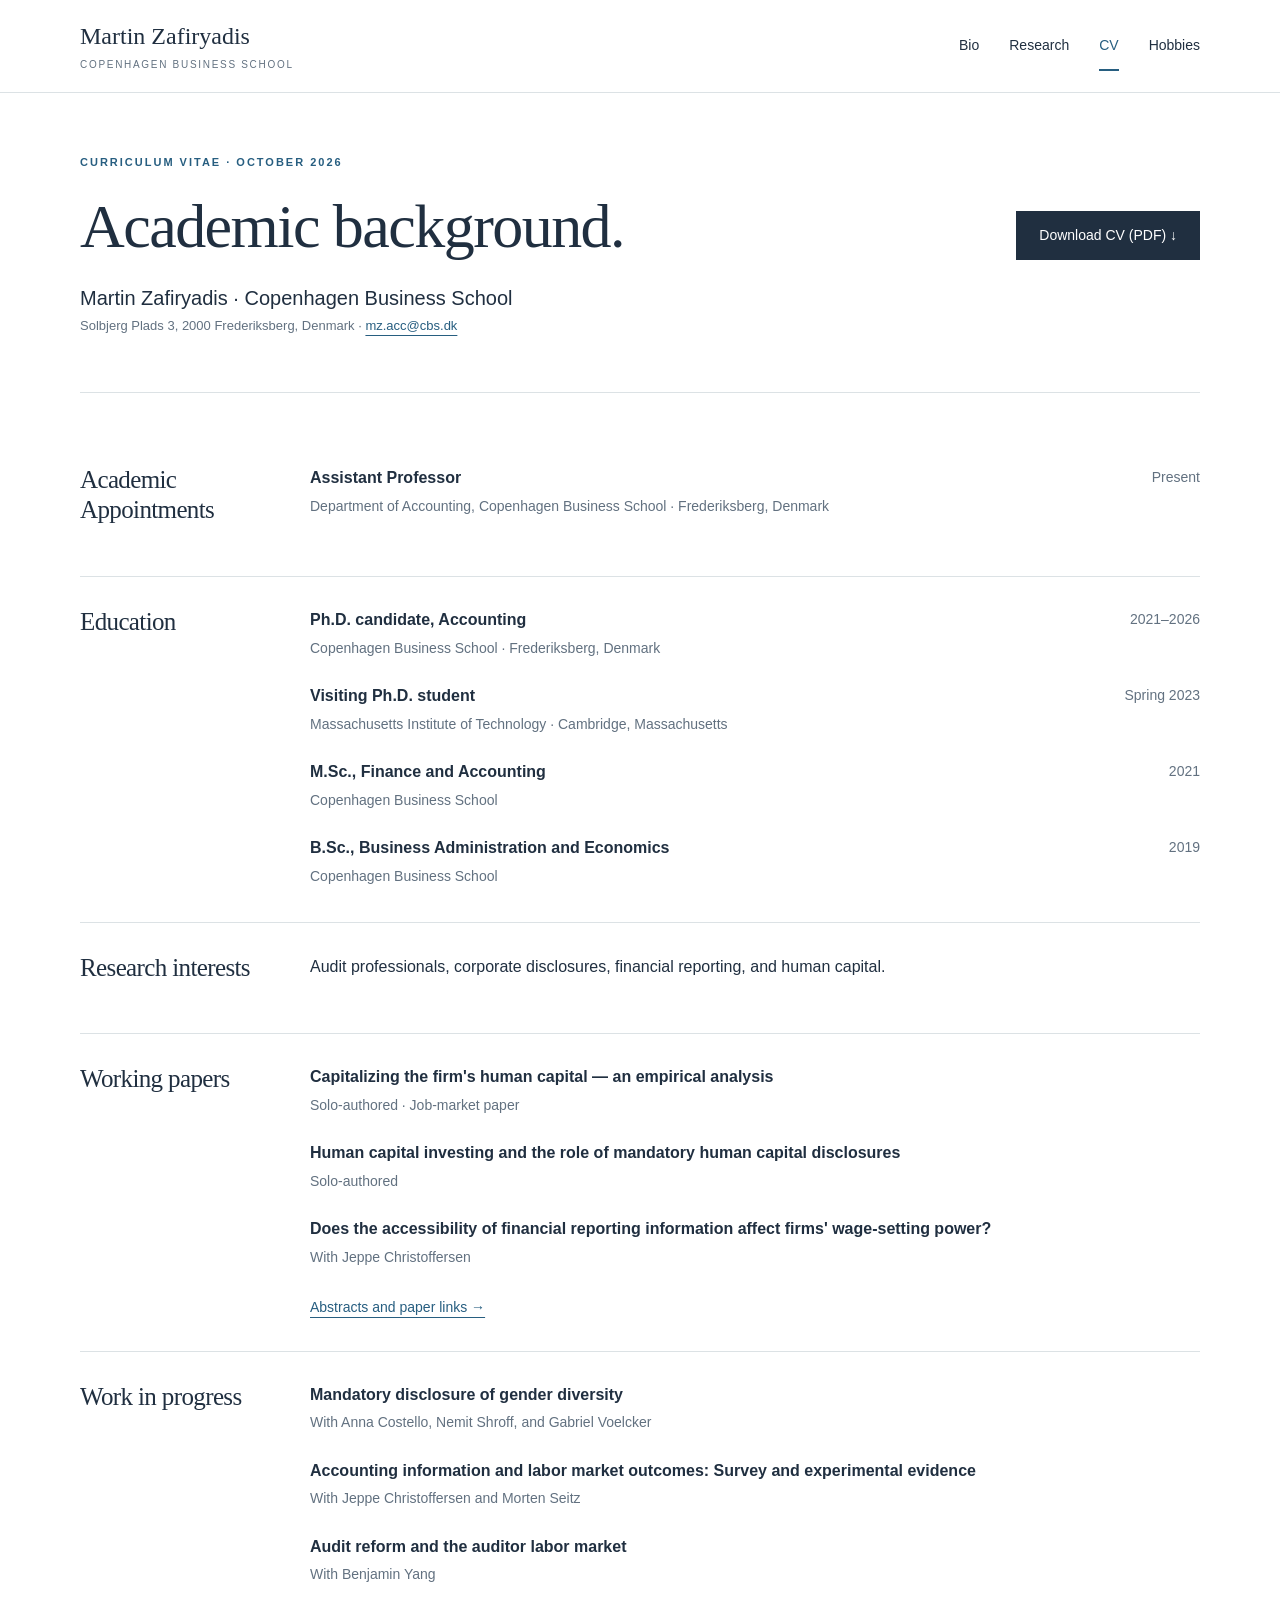
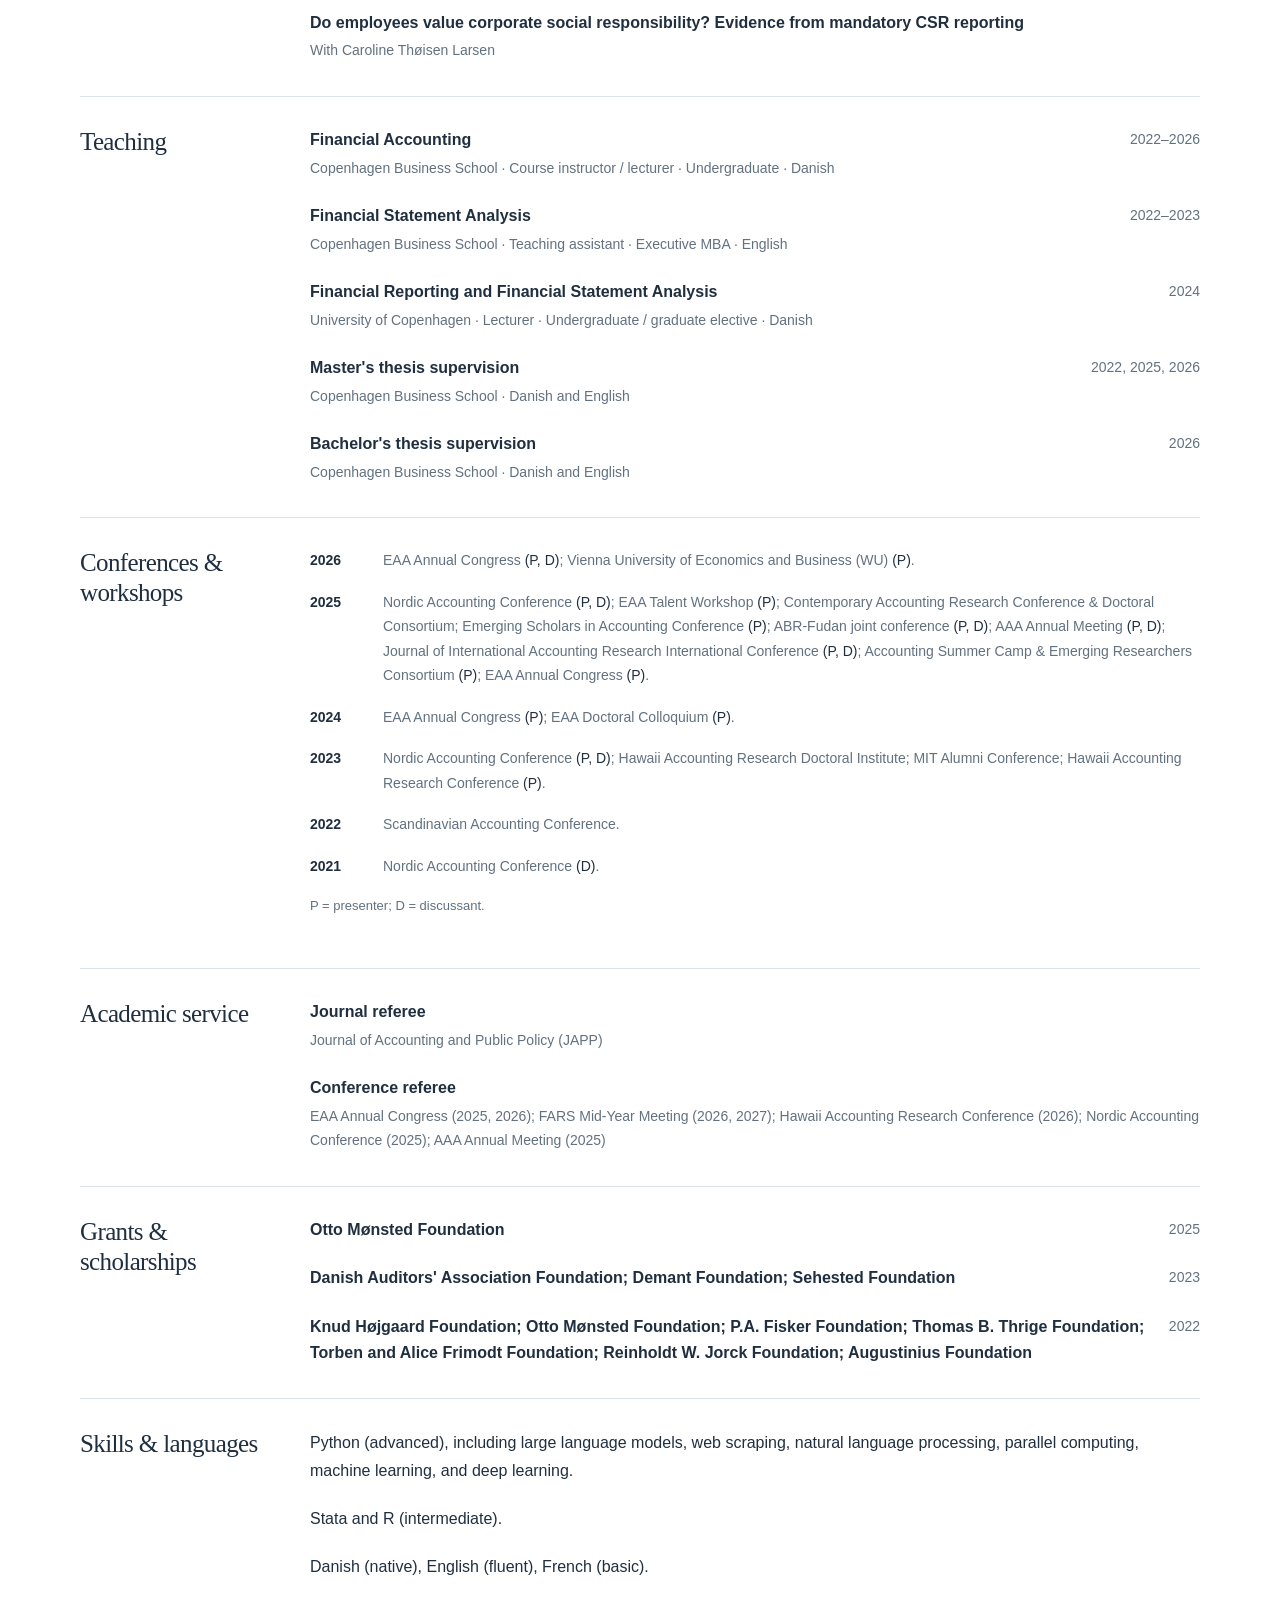
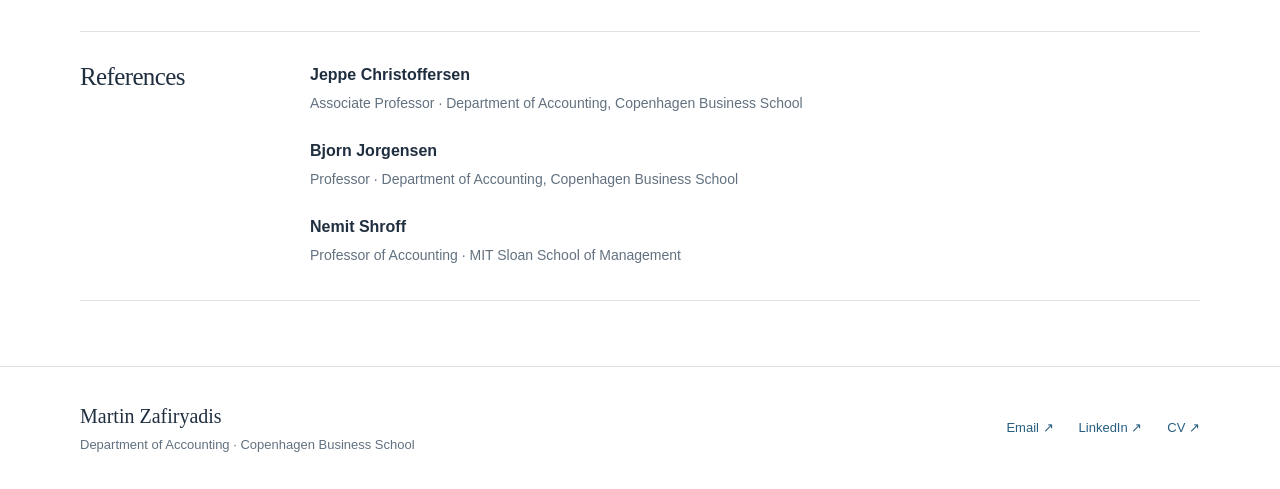
==== cv.html @ bf8cad7c "Add files via upload" ====
<!doctype html>
<html lang="en"><head><meta charset="utf-8"><meta name="viewport" content="width=device-width, initial-scale=1"><title>Curriculum vitae | Martin Zafiryadis</title><meta name="description" content="Education, research, teaching, and academic service. Updated October 2026."><meta name="theme-color" content="#202f40"><link rel="icon" href="favicon.svg" type="image/svg+xml"><link rel="stylesheet" href="styles.css"><script src="site.js" defer></script></head>
<body><a class="skip" href="#main">Skip to content</a><header class="site-header"><div class="wrap header-inner"><a class="brand" href="index.html">Martin Zafiryadis<small>Copenhagen Business School</small></a><nav aria-label="Main navigation"><a href="index.html">Bio</a><a href="research.html">Research</a><a href="cv.html" aria-current="page">CV</a><a href="hobbies.html">Hobbies</a></nav></div></header>
<main id="main"><div class="wrap page-heading"><span class="eyebrow">Curriculum vitae · October 2026</span><div class="cv-top"><h1>Academic background.</h1><a class="button" href="downloads/Martin-Zafiryadis-CV.pdf" download>Download CV (PDF) ↓</a></div><p class="lead">Martin Zafiryadis · Copenhagen Business School</p><p class="note">Solbjerg Plads 3, 2000 Frederiksberg, Denmark · <a href="mailto:mz.acc@cbs.dk">mz.acc@cbs.dk</a></p></div><div class="wrap cv-body"><section class="cv-section"><h2>Academic Appointments</h2><div><div class="cv-entry"><div class="dated"><h3>Assistant Professor</h3><time>Present</time></div><p>Department of Accounting, Copenhagen Business School · Frederiksberg, Denmark</p></div></div></section><section class="cv-section"><h2>Education</h2><div><div class="cv-entry"><div class="dated"><h3>Ph.D. candidate, Accounting</h3><time>2021–2026</time></div><p>Copenhagen Business School · Frederiksberg, Denmark</p></div><div class="cv-entry"><div class="dated"><h3>Visiting Ph.D. student</h3><time>Spring 2023</time></div><p>Massachusetts Institute of Technology · Cambridge, Massachusetts</p></div><div class="cv-entry"><div class="dated"><h3>M.Sc., Finance and Accounting</h3><time>2021</time></div><p>Copenhagen Business School</p></div><div class="cv-entry"><div class="dated"><h3>B.Sc., Business Administration and Economics</h3><time>2019</time></div><p>Copenhagen Business School</p></div></div></section><section class="cv-section"><h2>Research interests</h2><div><p>Audit professionals, corporate disclosures, financial reporting, and human capital.</p></div></section><section class="cv-section"><h2>Working papers</h2><div><div class="cv-entry"><div class="dated"><h3>Capitalizing the firm&#x27;s human capital — an empirical analysis</h3><time></time></div><p>Solo-authored · Job-market paper</p></div><div class="cv-entry"><div class="dated"><h3>Human capital investing and the role of mandatory human capital disclosures</h3><time></time></div><p>Solo-authored</p></div><div class="cv-entry"><div class="dated"><h3>Does the accessibility of financial reporting information affect firms&#x27; wage-setting power?</h3><time></time></div><p>With Jeppe Christoffersen</p></div><a class="text-link" href="research.html">Abstracts and paper links →</a></div></section><section class="cv-section"><h2>Work in progress</h2><div><div class="cv-entry"><div class="dated"><h3>Mandatory disclosure of gender diversity</h3><time></time></div><p>With Anna Costello, Nemit Shroff, and Gabriel Voelcker</p></div><div class="cv-entry"><div class="dated"><h3>Accounting information and labor market outcomes: Survey and experimental evidence</h3><time></time></div><p>With Jeppe Christoffersen and Morten Seitz</p></div><div class="cv-entry"><div class="dated"><h3>Audit reform and the auditor labor market</h3><time></time></div><p>With Benjamin Yang</p></div><div class="cv-entry"><div class="dated"><h3>Do employees value corporate social responsibility? Evidence from mandatory CSR reporting</h3><time></time></div><p>With Caroline Thøisen Larsen</p></div></div></section><section class="cv-section"><h2>Teaching</h2><div><div class="cv-entry"><div class="dated"><h3>Financial Accounting</h3><time>2022–2026</time></div><p>Copenhagen Business School · Course instructor / lecturer · Undergraduate · Danish</p></div><div class="cv-entry"><div class="dated"><h3>Financial Statement Analysis</h3><time>2022–2023</time></div><p>Copenhagen Business School · Teaching assistant · Executive MBA · English</p></div><div class="cv-entry"><div class="dated"><h3>Financial Reporting and Financial Statement Analysis</h3><time>2024</time></div><p>University of Copenhagen · Lecturer · Undergraduate / graduate elective · Danish</p></div><div class="cv-entry"><div class="dated"><h3>Master&#x27;s thesis supervision</h3><time>2022, 2025, 2026</time></div><p>Copenhagen Business School · Danish and English</p></div><div class="cv-entry"><div class="dated"><h3>Bachelor&#x27;s thesis supervision</h3><time>2026</time></div><p>Copenhagen Business School · Danish and English</p></div></div></section><section class="cv-section"><h2>Conferences & workshops</h2><div><div class="conference-year"><h3>2026</h3><p>EAA Annual Congress <span class="conference-role">(P, D)</span>; Vienna University of Economics and Business (WU) <span class="conference-role">(P)</span>.</p></div><div class="conference-year"><h3>2025</h3><p>Nordic Accounting Conference <span class="conference-role">(P, D)</span>; EAA Talent Workshop <span class="conference-role">(P)</span>; Contemporary Accounting Research Conference &amp; Doctoral Consortium; Emerging Scholars in Accounting Conference <span class="conference-role">(P)</span>; ABR-Fudan joint conference <span class="conference-role">(P, D)</span>; AAA Annual Meeting <span class="conference-role">(P, D)</span>; Journal of International Accounting Research International Conference <span class="conference-role">(P, D)</span>; Accounting Summer Camp &amp; Emerging Researchers Consortium <span class="conference-role">(P)</span>; EAA Annual Congress <span class="conference-role">(P)</span>.</p></div><div class="conference-year"><h3>2024</h3><p>EAA Annual Congress <span class="conference-role">(P)</span>; EAA Doctoral Colloquium <span class="conference-role">(P)</span>.</p></div><div class="conference-year"><h3>2023</h3><p>Nordic Accounting Conference <span class="conference-role">(P, D)</span>; Hawaii Accounting Research Doctoral Institute; MIT Alumni Conference; Hawaii Accounting Research Conference <span class="conference-role">(P)</span>.</p></div><div class="conference-year"><h3>2022</h3><p>Scandinavian Accounting Conference.</p></div><div class="conference-year"><h3>2021</h3><p>Nordic Accounting Conference <span class="conference-role">(D)</span>.</p></div><p class="note">P = presenter; D = discussant.</p></div></section><section class="cv-section"><h2>Academic service</h2><div><div class="cv-entry"><div class="dated"><h3>Journal referee</h3><time></time></div><p>Journal of Accounting and Public Policy (JAPP)</p></div><div class="cv-entry"><div class="dated"><h3>Conference referee</h3><time></time></div><p>EAA Annual Congress (2025, 2026); FARS Mid-Year Meeting (2026, 2027); Hawaii Accounting Research Conference (2026); Nordic Accounting Conference (2025); AAA Annual Meeting (2025)</p></div></div></section><section class="cv-section"><h2>Grants & scholarships</h2><div><div class="cv-entry"><div class="dated"><h3>Otto Mønsted Foundation</h3><time>2025</time></div><p></p></div><div class="cv-entry"><div class="dated"><h3>Danish Auditors&#x27; Association Foundation; Demant Foundation; Sehested Foundation</h3><time>2023</time></div><p></p></div><div class="cv-entry"><div class="dated"><h3>Knud Højgaard Foundation; Otto Mønsted Foundation; P.A. Fisker Foundation; Thomas B. Thrige Foundation; Torben and Alice Frimodt Foundation; Reinholdt W. Jorck Foundation; Augustinius Foundation</h3><time>2022</time></div><p></p></div></div></section><section class="cv-section"><h2>Skills & languages</h2><div><p>Python (advanced), including large language models, web scraping, natural language processing, parallel computing, machine learning, and deep learning.</p><p>Stata and R (intermediate).</p><p>Danish (native), English (fluent), French (basic).</p></div></section><section class="cv-section"><h2>References</h2><div><div class="cv-entry"><div class="dated"><h3>Jeppe Christoffersen</h3><time></time></div><p>Associate Professor · Department of Accounting, Copenhagen Business School</p></div><div class="cv-entry"><div class="dated"><h3>Bjorn Jorgensen</h3><time></time></div><p>Professor · Department of Accounting, Copenhagen Business School</p></div><div class="cv-entry"><div class="dated"><h3>Nemit Shroff</h3><time></time></div><p>Professor of Accounting · MIT Sloan School of Management</p></div></div></section></div></main><footer class="site-footer"><div class="wrap footer-inner"><div><strong>Martin Zafiryadis</strong>Department of Accounting · Copenhagen Business School</div><div class="footer-links"><a href="mailto:mz.acc@cbs.dk">Email ↗</a><a href="https://www.linkedin.com/in/martin-zafiryadis-a57001a4/">LinkedIn ↗</a><a href="cv.html">CV ↗</a></div></div></footer></body></html>
---- styles.css ----
:root{--ink:#202f40;--muted:#627180;--blue:#275e80;--line:#dce2e5;--paper:#fff;--wash:#f2f5f6;--serif:Georgia,'Times New Roman',serif}*{box-sizing:border-box}html{scroll-behavior:smooth;scroll-padding-top:100px}body{margin:0;background:var(--paper);color:var(--ink);font-family:Arial,Helvetica,sans-serif;font-size:16px;line-height:1.75}a{color:var(--blue);text-underline-offset:5px;text-decoration-thickness:1px}a:hover{color:#122f44}a:focus-visible,button:focus-visible,summary:focus-visible{outline:3px solid #b47738;outline-offset:5px}img{display:block;max-width:100%;height:auto}h1,h2,h3,p{margin-top:0}h1,h2,h3{font-family:var(--serif);font-weight:400;line-height:1.2;letter-spacing:-.025em}h1{font-size:clamp(40px,5vw,62px);margin-bottom:24px}h2{font-size:34px}h3{font-size:25px}p{margin-bottom:20px}.wrap{width:min(1120px,calc(100% - 72px));margin-inline:auto}.skip{position:fixed;top:-100px;left:20px;z-index:10;background:white;padding:10px}.skip:focus{top:10px}.site-header{background:#fff;border-bottom:1px solid var(--line)}.header-inner{min-height:92px;display:flex;align-items:center;justify-content:space-between;gap:24px}.brand{font-family:var(--serif);font-size:24px;text-decoration:none;color:var(--ink);line-height:1.3}.brand small{display:block;font-family:Arial,sans-serif;font-size:10px;letter-spacing:1.7px;text-transform:uppercase;color:var(--muted);margin-top:6px}nav{display:flex;gap:30px;align-items:center}nav a{font-size:14px;text-decoration:none;color:var(--ink);padding:12px 0;border-bottom:2px solid transparent}nav a[aria-current=page]{border-color:var(--blue);color:var(--blue)}.hero{height:275px;background:linear-gradient(90deg,rgba(19,33,49,.27),rgba(19,33,49,.06)),url('assets/library.webp') center 48%/cover}.intro{display:grid;grid-template-columns:310px 1fr;gap:80px;padding-bottom:65px}.profile{margin-top:-106px;position:relative}.portrait{width:310px;height:345px;object-fit:cover;object-position:center 28%;border:8px solid white;box-shadow:0 8px 25px #17263312}.profile-info{padding:20px 8px 0}.profile-info p{font-size:14px;line-height:1.65;color:var(--muted);margin:10px 0}.profile-info a{font-size:14px}.eyebrow{display:block;font-size:11px;font-weight:600;letter-spacing:2px;text-transform:uppercase;color:var(--blue);margin-bottom:17px}.intro-copy{padding-top:48px}.intro-copy h1{font-size:52px}.lead{font-size:20px;line-height:1.65}.actions{display:flex;flex-wrap:wrap;gap:14px 24px;margin-top:29px;align-items:center}.button{display:inline-block;padding:11px 22px;background:var(--ink);color:white;text-decoration:none;border:1px solid var(--ink);font:inherit;font-size:14px;cursor:pointer}.button:hover{background:var(--blue);color:white}.text-link{font-size:14px}.subtle{color:var(--muted)}.band{background:var(--wash);padding:55px 0 65px}.section-top{display:flex;justify-content:space-between;align-items:baseline;gap:25px;margin-bottom:24px}.section-top h2{margin:0}.feature{display:grid;grid-template-columns:1fr 1.35fr;gap:60px;border-top:1px solid #cbd5db;padding-top:30px}.feature h3{font-size:28px}.feature p{margin-bottom:12px}.page-heading{padding:60px 0 35px;border-bottom:1px solid var(--line);margin-bottom:42px}.page-heading h1{margin-bottom:18px}.page-heading .lead{max-width:810px;margin-bottom:0}.research-layout{display:grid;grid-template-columns:170px 1fr;gap:60px;padding-bottom:70px}.side-nav{font-size:13px;display:flex;flex-direction:column;gap:12px;align-items:flex-start}.side-nav a{text-decoration:none}.paper{padding:0 0 36px;margin-bottom:36px;border-bottom:1px solid var(--line);scroll-margin-top:35px}.paper h3{font-size:29px;margin-bottom:12px}.meta{color:var(--muted);font-size:14px;margin-bottom:20px}.paper .eyebrow{margin-bottom:13px}.paper p{max-width:780px}.paper details{margin-top:20px}summary{cursor:pointer;color:var(--blue);font-size:14px;width:fit-content}details[open] summary{margin-bottom:16px}details p{font-size:15px;color:#45515d}.wip{display:grid;grid-template-columns:1fr 1fr;gap:25px 40px}.wip h3{font-size:22px;margin-bottom:12px}.wip p{font-size:14px;color:var(--muted)}.cv-top{display:flex;justify-content:space-between;align-items:center;gap:20px}.cv-section{display:grid;grid-template-columns:190px 1fr;gap:40px;padding:30px 0;border-bottom:1px solid var(--line)}.cv-section h2{font-size:25px}.cv-entry{margin-bottom:23px}.cv-entry:last-child{margin-bottom:0}.cv-entry h3{font-family:Arial,sans-serif;letter-spacing:0;font-size:16px;font-weight:600;line-height:1.6;margin:0}.cv-entry p{margin:3px 0;color:var(--muted);font-size:14px}.dated{display:flex;justify-content:space-between;gap:24px}.dated time{white-space:nowrap;font-size:14px;color:var(--muted)}.cv-body{padding-bottom:65px}.cv-body ul{padding-left:20px;margin-top:0}.hobby-intro{max-width:750px}.hobby-row{display:grid;grid-template-columns:1fr 1fr;gap:60px;align-items:center;margin:45px 0 60px}.hobby-row img{width:100%;height:390px;object-fit:cover}.hobby-row figure{margin:0}.hobby-row figcaption{font-size:12px;color:var(--muted);margin-top:10px}.gallery{display:grid;grid-template-columns:repeat(3,1fr);gap:20px;padding-bottom:60px}.gallery img{width:100%;height:280px;object-fit:cover}.gallery figure{margin:0}.gallery figcaption{font-size:12px;color:var(--muted);margin-top:8px}.site-footer{border-top:1px solid var(--line);padding:32px 0}.footer-inner{display:flex;justify-content:space-between;gap:30px;font-size:13px;color:var(--muted)}.footer-inner strong{display:block;font-weight:400;color:var(--ink);font-family:var(--serif);font-size:20px}.footer-links{display:flex;gap:25px;align-items:center}.footer-links a{text-decoration:none}.note{font-size:13px;color:var(--muted)}@media(max-width:800px){.wrap{width:calc(100% - 40px)}.header-inner{min-height:105px;gap:14px;flex-wrap:wrap;padding:18px 0}.brand{font-size:22px}nav{gap:24px}.hero{height:210px}.intro{grid-template-columns:220px 1fr;gap:30px}.portrait{width:220px;height:265px}.profile{margin-top:-65px}.intro-copy{padding-top:30px}.intro-copy h1{font-size:39px}.lead{font-size:18px}.feature{gap:30px}.research-layout{grid-template-columns:1fr;gap:25px}.side-nav{flex-direction:row;gap:24px}.hobby-row{gap:30px}.cv-section{grid-template-columns:150px 1fr;gap:20px}}@media(max-width:560px){.header-inner{display:block}.brand small{font-size:9px}nav{justify-content:space-between;gap:16px;margin-top:14px}nav a{padding:5px 0}.hero{height:165px}.intro{display:block;padding-bottom:42px}.profile{margin-top:-65px;display:grid;grid-template-columns:140px 1fr;gap:15px;align-items:start}.portrait{width:140px;height:174px;border-width:5px}.profile-info{padding:76px 0 0}.profile-info p{font-size:12px;margin:4px 0}.profile-info a{font-size:12px}.intro-copy{padding-top:35px}.intro-copy h1{font-size:40px}.eyebrow{font-size:10px}h2{font-size:29px}.band{padding:36px 0}.feature{grid-template-columns:1fr;gap:5px}.section-top{align-items:flex-start}.section-top a{white-space:nowrap;font-size:12px}.page-heading{padding:38px 0 28px;margin-bottom:30px}.page-heading h1{font-size:42px}.paper h3{font-size:25px}.wip{grid-template-columns:1fr;gap:12px}.cv-top{align-items:flex-start;flex-direction:column}.cv-section{grid-template-columns:1fr;gap:5px}.cv-section h2{margin-bottom:14px}.dated{display:block}.hobby-row{grid-template-columns:1fr;gap:23px;margin:32px 0 42px}.hobby-row img{height:330px}.hobby-row.reverse figure{order:2}.gallery{grid-template-columns:1fr 1fr;gap:14px}.gallery img{height:210px}.gallery figure:last-child{grid-column:1/-1}.gallery figure:last-child img{height:300px}.footer-inner{flex-direction:column;gap:16px}.footer-links{gap:25px}}@media(prefers-reduced-motion:reduce){html{scroll-behavior:auto}}@media print{body{font-size:11px;color:#000}.site-header,.site-footer,.skip,.side-nav,[data-print]{display:none!important}.wrap{width:100%}.page-heading{padding:0 0 15px;margin-bottom:0}.page-heading h1{font-size:30px}.page-heading .lead{font-size:13px}.cv-section{padding:16px 0;grid-template-columns:130px 1fr;gap:20px}.cv-section h2{font-size:18px}.cv-entry h3{font-size:12px}.cv-entry p,.dated time{font-size:11px}.cv-entry{break-inside:avoid;margin-bottom:13px}a{color:inherit;text-decoration:none}.cv-body{padding-bottom:0}@page{margin:16mm}}

.conference-year{display:grid;grid-template-columns:55px 1fr;gap:18px;margin-bottom:17px}.conference-year h3{font:600 14px/1.75 Arial,sans-serif;letter-spacing:0;margin:0}.conference-year p{font-size:14px;margin:0;color:var(--muted)}.conference-role{white-space:nowrap;color:var(--ink)}
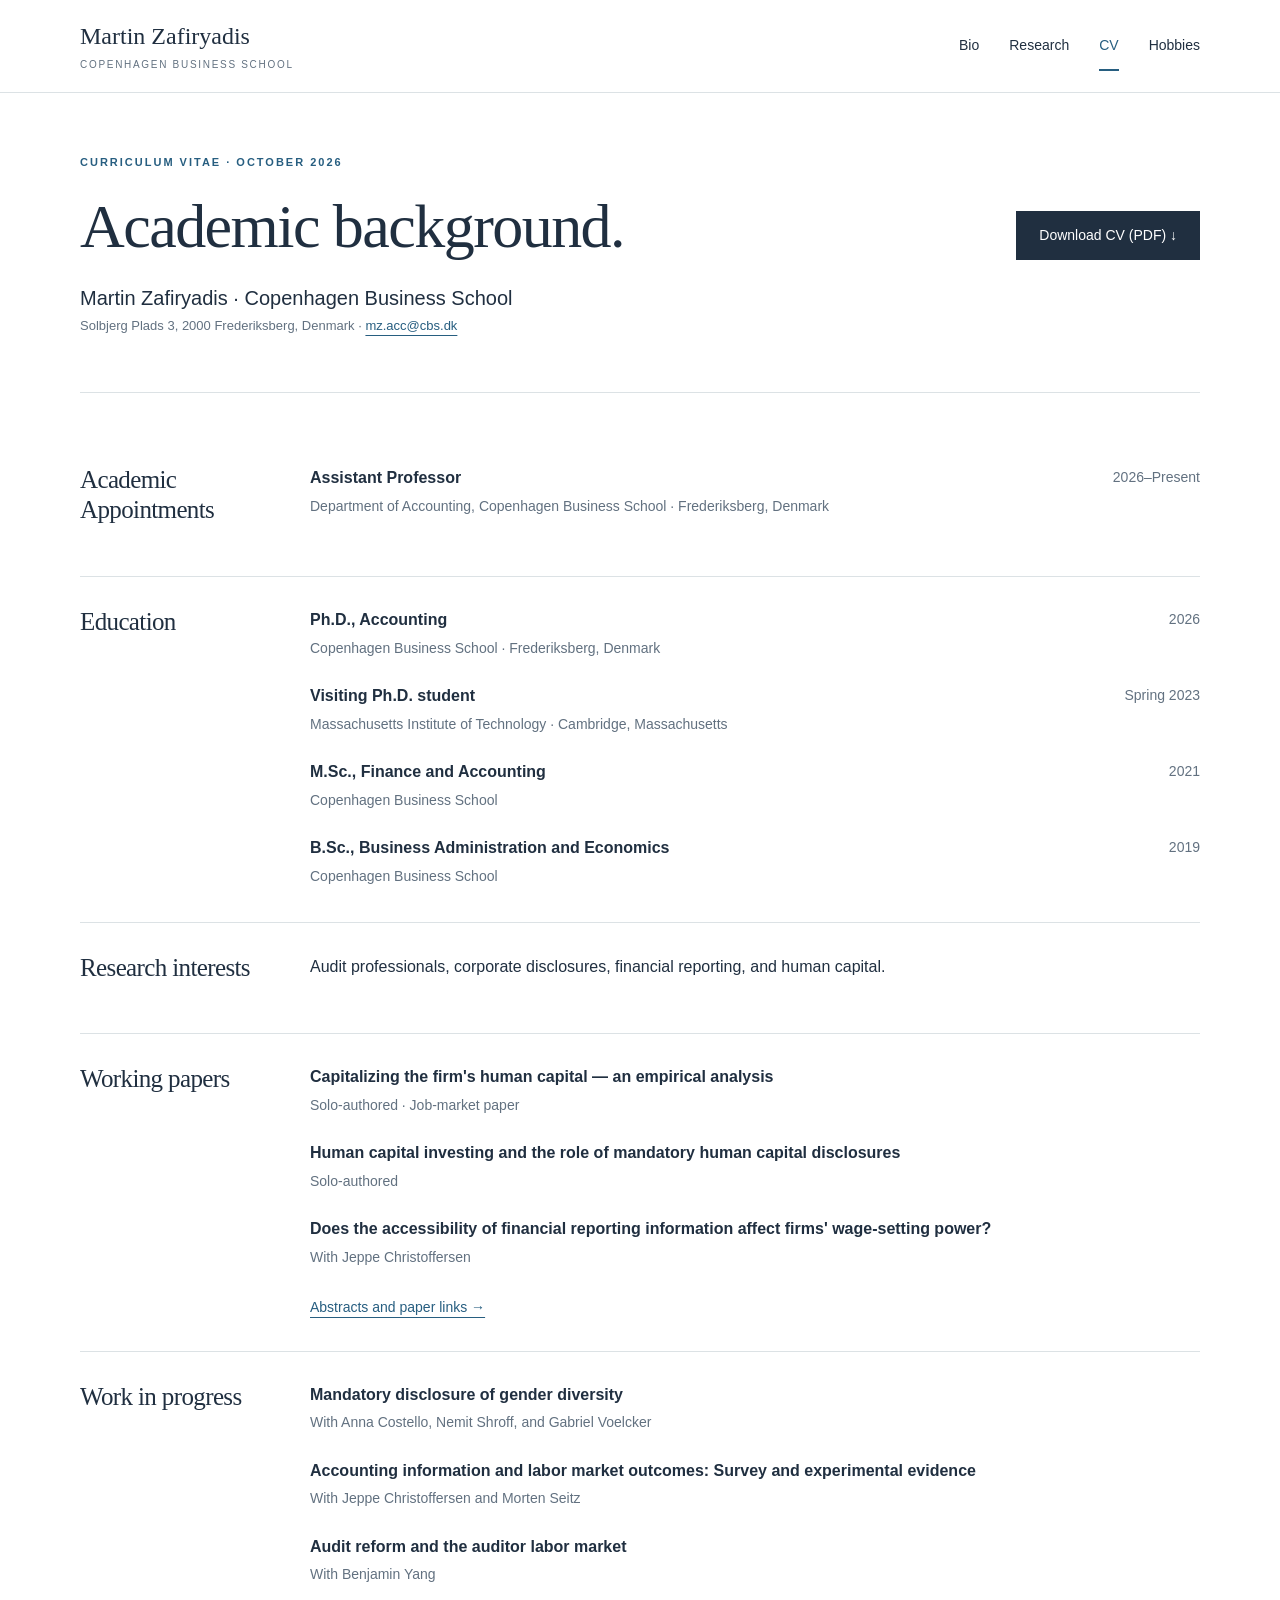
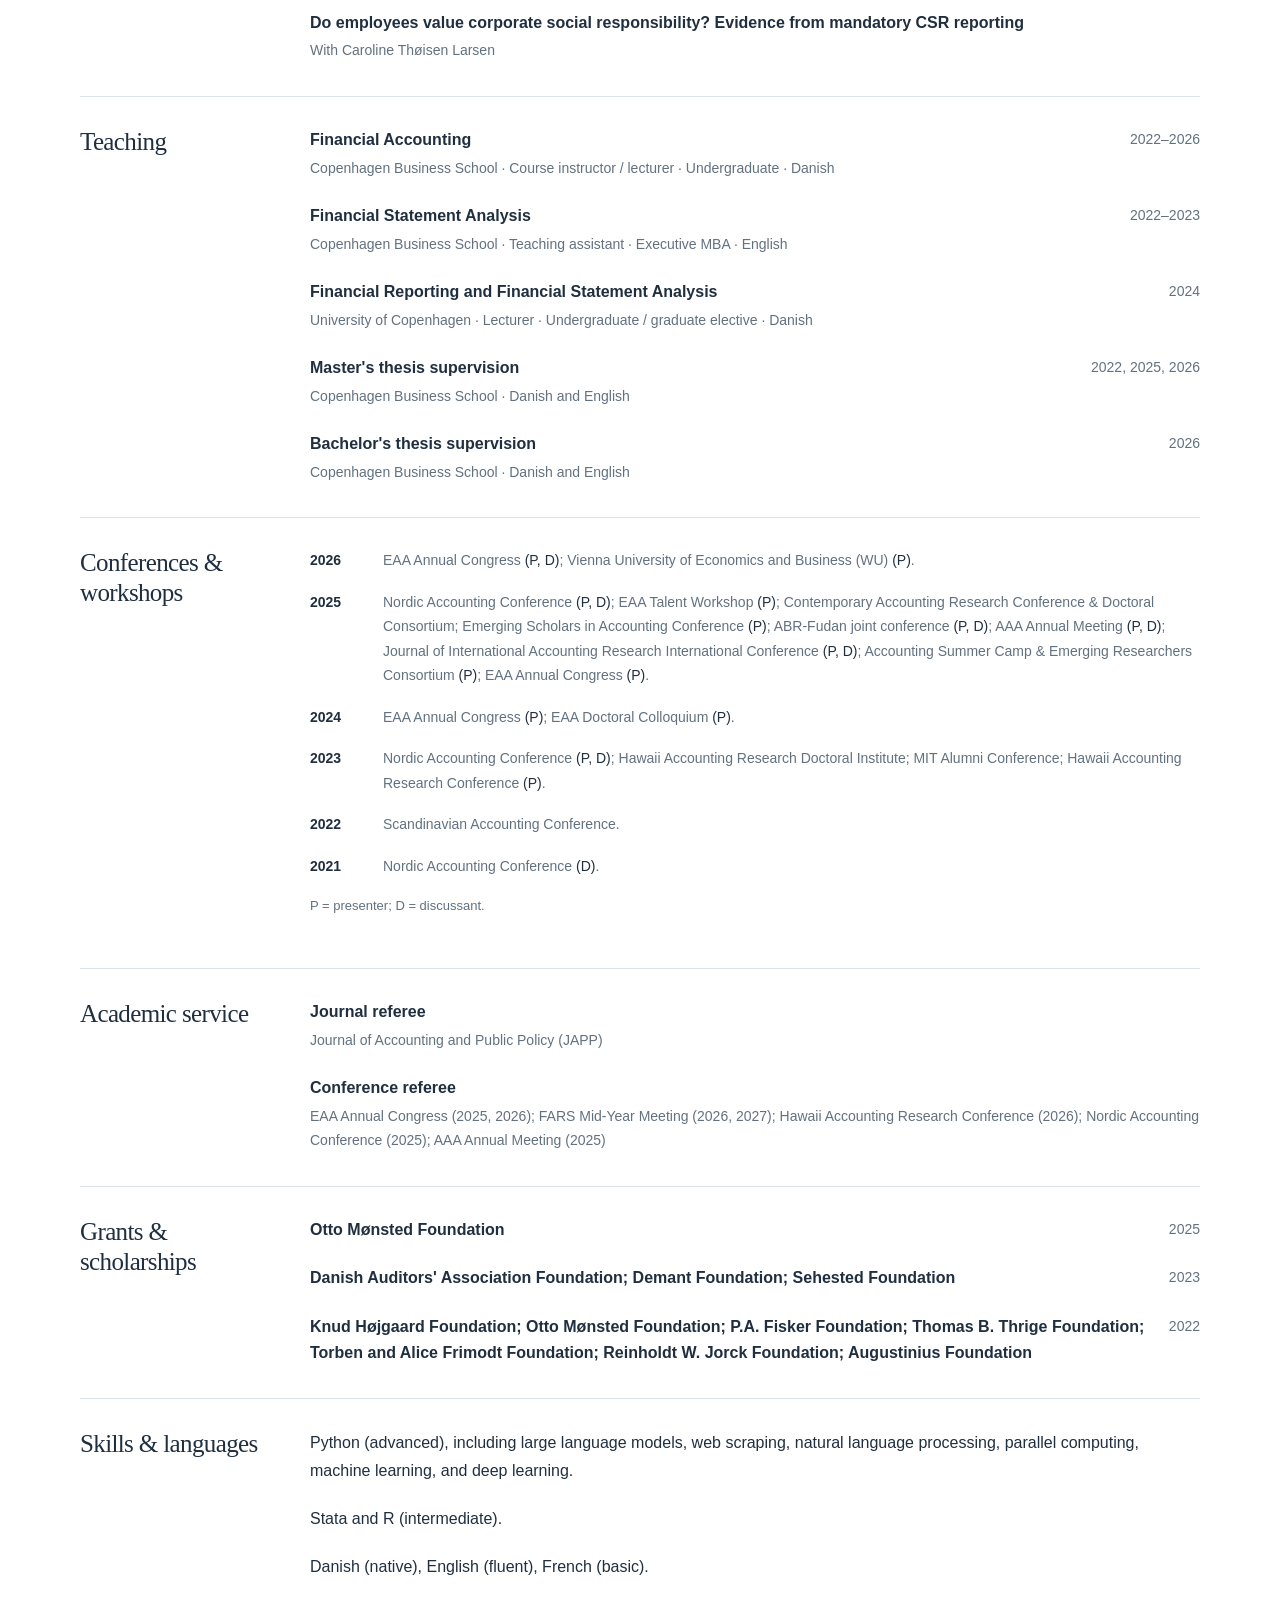
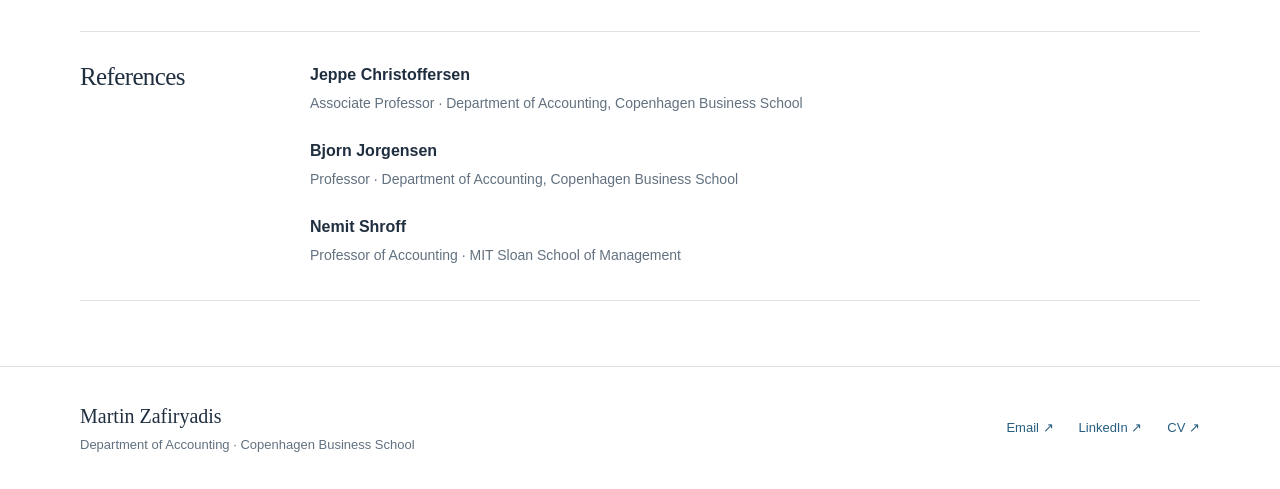
==== commit b00ad39a: "Add files via upload" ====
--- a/cv.html
+++ b/cv.html
@@ -1,4 +1,4 @@
 <!doctype html>
 <html lang="en"><head><meta charset="utf-8"><meta name="viewport" content="width=device-width, initial-scale=1"><title>Curriculum vitae | Martin Zafiryadis</title><meta name="description" content="Education, research, teaching, and academic service. Updated October 2026."><meta name="theme-color" content="#202f40"><link rel="icon" href="favicon.svg" type="image/svg+xml"><link rel="stylesheet" href="styles.css"><script src="site.js" defer></script></head>
 <body><a class="skip" href="#main">Skip to content</a><header class="site-header"><div class="wrap header-inner"><a class="brand" href="index.html">Martin Zafiryadis<small>Copenhagen Business School</small></a><nav aria-label="Main navigation"><a href="index.html">Bio</a><a href="research.html">Research</a><a href="cv.html" aria-current="page">CV</a><a href="hobbies.html">Hobbies</a></nav></div></header>
-<main id="main"><div class="wrap page-heading"><span class="eyebrow">Curriculum vitae · October 2026</span><div class="cv-top"><h1>Academic background.</h1><a class="button" href="downloads/Martin-Zafiryadis-CV.pdf" download>Download CV (PDF) ↓</a></div><p class="lead">Martin Zafiryadis · Copenhagen Business School</p><p class="note">Solbjerg Plads 3, 2000 Frederiksberg, Denmark · <a href="mailto:mz.acc@cbs.dk">mz.acc@cbs.dk</a></p></div><div class="wrap cv-body"><section class="cv-section"><h2>Academic Appointments</h2><div><div class="cv-entry"><div class="dated"><h3>Assistant Professor</h3><time>Present</time></div><p>Department of Accounting, Copenhagen Business School · Frederiksberg, Denmark</p></div></div></section><section class="cv-section"><h2>Education</h2><div><div class="cv-entry"><div class="dated"><h3>Ph.D. candidate, Accounting</h3><time>2021–2026</time></div><p>Copenhagen Business School · Frederiksberg, Denmark</p></div><div class="cv-entry"><div class="dated"><h3>Visiting Ph.D. student</h3><time>Spring 2023</time></div><p>Massachusetts Institute of Technology · Cambridge, Massachusetts</p></div><div class="cv-entry"><div class="dated"><h3>M.Sc., Finance and Accounting</h3><time>2021</time></div><p>Copenhagen Business School</p></div><div class="cv-entry"><div class="dated"><h3>B.Sc., Business Administration and Economics</h3><time>2019</time></div><p>Copenhagen Business School</p></div></div></section><section class="cv-section"><h2>Research interests</h2><div><p>Audit professionals, corporate disclosures, financial reporting, and human capital.</p></div></section><section class="cv-section"><h2>Working papers</h2><div><div class="cv-entry"><div class="dated"><h3>Capitalizing the firm&#x27;s human capital — an empirical analysis</h3><time></time></div><p>Solo-authored · Job-market paper</p></div><div class="cv-entry"><div class="dated"><h3>Human capital investing and the role of mandatory human capital disclosures</h3><time></time></div><p>Solo-authored</p></div><div class="cv-entry"><div class="dated"><h3>Does the accessibility of financial reporting information affect firms&#x27; wage-setting power?</h3><time></time></div><p>With Jeppe Christoffersen</p></div><a class="text-link" href="research.html">Abstracts and paper links →</a></div></section><section class="cv-section"><h2>Work in progress</h2><div><div class="cv-entry"><div class="dated"><h3>Mandatory disclosure of gender diversity</h3><time></time></div><p>With Anna Costello, Nemit Shroff, and Gabriel Voelcker</p></div><div class="cv-entry"><div class="dated"><h3>Accounting information and labor market outcomes: Survey and experimental evidence</h3><time></time></div><p>With Jeppe Christoffersen and Morten Seitz</p></div><div class="cv-entry"><div class="dated"><h3>Audit reform and the auditor labor market</h3><time></time></div><p>With Benjamin Yang</p></div><div class="cv-entry"><div class="dated"><h3>Do employees value corporate social responsibility? Evidence from mandatory CSR reporting</h3><time></time></div><p>With Caroline Thøisen Larsen</p></div></div></section><section class="cv-section"><h2>Teaching</h2><div><div class="cv-entry"><div class="dated"><h3>Financial Accounting</h3><time>2022–2026</time></div><p>Copenhagen Business School · Course instructor / lecturer · Undergraduate · Danish</p></div><div class="cv-entry"><div class="dated"><h3>Financial Statement Analysis</h3><time>2022–2023</time></div><p>Copenhagen Business School · Teaching assistant · Executive MBA · English</p></div><div class="cv-entry"><div class="dated"><h3>Financial Reporting and Financial Statement Analysis</h3><time>2024</time></div><p>University of Copenhagen · Lecturer · Undergraduate / graduate elective · Danish</p></div><div class="cv-entry"><div class="dated"><h3>Master&#x27;s thesis supervision</h3><time>2022, 2025, 2026</time></div><p>Copenhagen Business School · Danish and English</p></div><div class="cv-entry"><div class="dated"><h3>Bachelor&#x27;s thesis supervision</h3><time>2026</time></div><p>Copenhagen Business School · Danish and English</p></div></div></section><section class="cv-section"><h2>Conferences & workshops</h2><div><div class="conference-year"><h3>2026</h3><p>EAA Annual Congress <span class="conference-role">(P, D)</span>; Vienna University of Economics and Business (WU) <span class="conference-role">(P)</span>.</p></div><div class="conference-year"><h3>2025</h3><p>Nordic Accounting Conference <span class="conference-role">(P, D)</span>; EAA Talent Workshop <span class="conference-role">(P)</span>; Contemporary Accounting Research Conference &amp; Doctoral Consortium; Emerging Scholars in Accounting Conference <span class="conference-role">(P)</span>; ABR-Fudan joint conference <span class="conference-role">(P, D)</span>; AAA Annual Meeting <span class="conference-role">(P, D)</span>; Journal of International Accounting Research International Conference <span class="conference-role">(P, D)</span>; Accounting Summer Camp &amp; Emerging Researchers Consortium <span class="conference-role">(P)</span>; EAA Annual Congress <span class="conference-role">(P)</span>.</p></div><div class="conference-year"><h3>2024</h3><p>EAA Annual Congress <span class="conference-role">(P)</span>; EAA Doctoral Colloquium <span class="conference-role">(P)</span>.</p></div><div class="conference-year"><h3>2023</h3><p>Nordic Accounting Conference <span class="conference-role">(P, D)</span>; Hawaii Accounting Research Doctoral Institute; MIT Alumni Conference; Hawaii Accounting Research Conference <span class="conference-role">(P)</span>.</p></div><div class="conference-year"><h3>2022</h3><p>Scandinavian Accounting Conference.</p></div><div class="conference-year"><h3>2021</h3><p>Nordic Accounting Conference <span class="conference-role">(D)</span>.</p></div><p class="note">P = presenter; D = discussant.</p></div></section><section class="cv-section"><h2>Academic service</h2><div><div class="cv-entry"><div class="dated"><h3>Journal referee</h3><time></time></div><p>Journal of Accounting and Public Policy (JAPP)</p></div><div class="cv-entry"><div class="dated"><h3>Conference referee</h3><time></time></div><p>EAA Annual Congress (2025, 2026); FARS Mid-Year Meeting (2026, 2027); Hawaii Accounting Research Conference (2026); Nordic Accounting Conference (2025); AAA Annual Meeting (2025)</p></div></div></section><section class="cv-section"><h2>Grants & scholarships</h2><div><div class="cv-entry"><div class="dated"><h3>Otto Mønsted Foundation</h3><time>2025</time></div><p></p></div><div class="cv-entry"><div class="dated"><h3>Danish Auditors&#x27; Association Foundation; Demant Foundation; Sehested Foundation</h3><time>2023</time></div><p></p></div><div class="cv-entry"><div class="dated"><h3>Knud Højgaard Foundation; Otto Mønsted Foundation; P.A. Fisker Foundation; Thomas B. Thrige Foundation; Torben and Alice Frimodt Foundation; Reinholdt W. Jorck Foundation; Augustinius Foundation</h3><time>2022</time></div><p></p></div></div></section><section class="cv-section"><h2>Skills & languages</h2><div><p>Python (advanced), including large language models, web scraping, natural language processing, parallel computing, machine learning, and deep learning.</p><p>Stata and R (intermediate).</p><p>Danish (native), English (fluent), French (basic).</p></div></section><section class="cv-section"><h2>References</h2><div><div class="cv-entry"><div class="dated"><h3>Jeppe Christoffersen</h3><time></time></div><p>Associate Professor · Department of Accounting, Copenhagen Business School</p></div><div class="cv-entry"><div class="dated"><h3>Bjorn Jorgensen</h3><time></time></div><p>Professor · Department of Accounting, Copenhagen Business School</p></div><div class="cv-entry"><div class="dated"><h3>Nemit Shroff</h3><time></time></div><p>Professor of Accounting · MIT Sloan School of Management</p></div></div></section></div></main><footer class="site-footer"><div class="wrap footer-inner"><div><strong>Martin Zafiryadis</strong>Department of Accounting · Copenhagen Business School</div><div class="footer-links"><a href="mailto:mz.acc@cbs.dk">Email ↗</a><a href="https://www.linkedin.com/in/martin-zafiryadis-a57001a4/">LinkedIn ↗</a><a href="cv.html">CV ↗</a></div></div></footer></body></html>+<main id="main"><div class="wrap page-heading"><span class="eyebrow">Curriculum vitae · October 2026</span><div class="cv-top"><h1>Academic background.</h1><a class="button" href="downloads/Martin-Zafiryadis-CV.pdf" download>Download CV (PDF) ↓</a></div><p class="lead">Martin Zafiryadis · Copenhagen Business School</p><p class="note">Solbjerg Plads 3, 2000 Frederiksberg, Denmark · <a href="mailto:mz.acc@cbs.dk">mz.acc@cbs.dk</a></p></div><div class="wrap cv-body"><section class="cv-section"><h2>Academic Appointments</h2><div><div class="cv-entry"><div class="dated"><h3>Assistant Professor</h3><time>2026–Present</time></div><p>Department of Accounting, Copenhagen Business School · Frederiksberg, Denmark</p></div></div></section><section class="cv-section"><h2>Education</h2><div><div class="cv-entry"><div class="dated"><h3>Ph.D., Accounting</h3><time>2026</time></div><p>Copenhagen Business School · Frederiksberg, Denmark</p></div><div class="cv-entry"><div class="dated"><h3>Visiting Ph.D. student</h3><time>Spring 2023</time></div><p>Massachusetts Institute of Technology · Cambridge, Massachusetts</p></div><div class="cv-entry"><div class="dated"><h3>M.Sc., Finance and Accounting</h3><time>2021</time></div><p>Copenhagen Business School</p></div><div class="cv-entry"><div class="dated"><h3>B.Sc., Business Administration and Economics</h3><time>2019</time></div><p>Copenhagen Business School</p></div></div></section><section class="cv-section"><h2>Research interests</h2><div><p>Audit professionals, corporate disclosures, financial reporting, and human capital.</p></div></section><section class="cv-section"><h2>Working papers</h2><div><div class="cv-entry"><div class="dated"><h3>Capitalizing the firm&#x27;s human capital — an empirical analysis</h3><time></time></div><p>Solo-authored · Job-market paper</p></div><div class="cv-entry"><div class="dated"><h3>Human capital investing and the role of mandatory human capital disclosures</h3><time></time></div><p>Solo-authored</p></div><div class="cv-entry"><div class="dated"><h3>Does the accessibility of financial reporting information affect firms&#x27; wage-setting power?</h3><time></time></div><p>With Jeppe Christoffersen</p></div><a class="text-link" href="research.html">Abstracts and paper links →</a></div></section><section class="cv-section"><h2>Work in progress</h2><div><div class="cv-entry"><div class="dated"><h3>Mandatory disclosure of gender diversity</h3><time></time></div><p>With Anna Costello, Nemit Shroff, and Gabriel Voelcker</p></div><div class="cv-entry"><div class="dated"><h3>Accounting information and labor market outcomes: Survey and experimental evidence</h3><time></time></div><p>With Jeppe Christoffersen and Morten Seitz</p></div><div class="cv-entry"><div class="dated"><h3>Audit reform and the auditor labor market</h3><time></time></div><p>With Benjamin Yang</p></div><div class="cv-entry"><div class="dated"><h3>Do employees value corporate social responsibility? Evidence from mandatory CSR reporting</h3><time></time></div><p>With Caroline Thøisen Larsen</p></div></div></section><section class="cv-section"><h2>Teaching</h2><div><div class="cv-entry"><div class="dated"><h3>Financial Accounting</h3><time>2022–2026</time></div><p>Copenhagen Business School · Course instructor / lecturer · Undergraduate · Danish</p></div><div class="cv-entry"><div class="dated"><h3>Financial Statement Analysis</h3><time>2022–2023</time></div><p>Copenhagen Business School · Teaching assistant · Executive MBA · English</p></div><div class="cv-entry"><div class="dated"><h3>Financial Reporting and Financial Statement Analysis</h3><time>2024</time></div><p>University of Copenhagen · Lecturer · Undergraduate / graduate elective · Danish</p></div><div class="cv-entry"><div class="dated"><h3>Master&#x27;s thesis supervision</h3><time>2022, 2025, 2026</time></div><p>Copenhagen Business School · Danish and English</p></div><div class="cv-entry"><div class="dated"><h3>Bachelor&#x27;s thesis supervision</h3><time>2026</time></div><p>Copenhagen Business School · Danish and English</p></div></div></section><section class="cv-section"><h2>Conferences & workshops</h2><div><div class="conference-year"><h3>2026</h3><p>EAA Annual Congress <span class="conference-role">(P, D)</span>; Vienna University of Economics and Business (WU) <span class="conference-role">(P)</span>.</p></div><div class="conference-year"><h3>2025</h3><p>Nordic Accounting Conference <span class="conference-role">(P, D)</span>; EAA Talent Workshop <span class="conference-role">(P)</span>; Contemporary Accounting Research Conference &amp; Doctoral Consortium; Emerging Scholars in Accounting Conference <span class="conference-role">(P)</span>; ABR-Fudan joint conference <span class="conference-role">(P, D)</span>; AAA Annual Meeting <span class="conference-role">(P, D)</span>; Journal of International Accounting Research International Conference <span class="conference-role">(P, D)</span>; Accounting Summer Camp &amp; Emerging Researchers Consortium <span class="conference-role">(P)</span>; EAA Annual Congress <span class="conference-role">(P)</span>.</p></div><div class="conference-year"><h3>2024</h3><p>EAA Annual Congress <span class="conference-role">(P)</span>; EAA Doctoral Colloquium <span class="conference-role">(P)</span>.</p></div><div class="conference-year"><h3>2023</h3><p>Nordic Accounting Conference <span class="conference-role">(P, D)</span>; Hawaii Accounting Research Doctoral Institute; MIT Alumni Conference; Hawaii Accounting Research Conference <span class="conference-role">(P)</span>.</p></div><div class="conference-year"><h3>2022</h3><p>Scandinavian Accounting Conference.</p></div><div class="conference-year"><h3>2021</h3><p>Nordic Accounting Conference <span class="conference-role">(D)</span>.</p></div><p class="note">P = presenter; D = discussant.</p></div></section><section class="cv-section"><h2>Academic service</h2><div><div class="cv-entry"><div class="dated"><h3>Journal referee</h3><time></time></div><p>Journal of Accounting and Public Policy (JAPP)</p></div><div class="cv-entry"><div class="dated"><h3>Conference referee</h3><time></time></div><p>EAA Annual Congress (2025, 2026); FARS Mid-Year Meeting (2026, 2027); Hawaii Accounting Research Conference (2026); Nordic Accounting Conference (2025); AAA Annual Meeting (2025)</p></div></div></section><section class="cv-section"><h2>Grants & scholarships</h2><div><div class="cv-entry"><div class="dated"><h3>Otto Mønsted Foundation</h3><time>2025</time></div><p></p></div><div class="cv-entry"><div class="dated"><h3>Danish Auditors&#x27; Association Foundation; Demant Foundation; Sehested Foundation</h3><time>2023</time></div><p></p></div><div class="cv-entry"><div class="dated"><h3>Knud Højgaard Foundation; Otto Mønsted Foundation; P.A. Fisker Foundation; Thomas B. Thrige Foundation; Torben and Alice Frimodt Foundation; Reinholdt W. Jorck Foundation; Augustinius Foundation</h3><time>2022</time></div><p></p></div></div></section><section class="cv-section"><h2>Skills & languages</h2><div><p>Python (advanced), including large language models, web scraping, natural language processing, parallel computing, machine learning, and deep learning.</p><p>Stata and R (intermediate).</p><p>Danish (native), English (fluent), French (basic).</p></div></section><section class="cv-section"><h2>References</h2><div><div class="cv-entry"><div class="dated"><h3>Jeppe Christoffersen</h3><time></time></div><p>Associate Professor · Department of Accounting, Copenhagen Business School</p></div><div class="cv-entry"><div class="dated"><h3>Bjorn Jorgensen</h3><time></time></div><p>Professor · Department of Accounting, Copenhagen Business School</p></div><div class="cv-entry"><div class="dated"><h3>Nemit Shroff</h3><time></time></div><p>Professor of Accounting · MIT Sloan School of Management</p></div></div></section></div></main><footer class="site-footer"><div class="wrap footer-inner"><div><strong>Martin Zafiryadis</strong>Department of Accounting · Copenhagen Business School</div><div class="footer-links"><a href="mailto:mz.acc@cbs.dk">Email ↗</a><a href="https://www.linkedin.com/in/martin-zafiryadis-a57001a4/">LinkedIn ↗</a><a href="cv.html">CV ↗</a></div></div></footer></body></html>
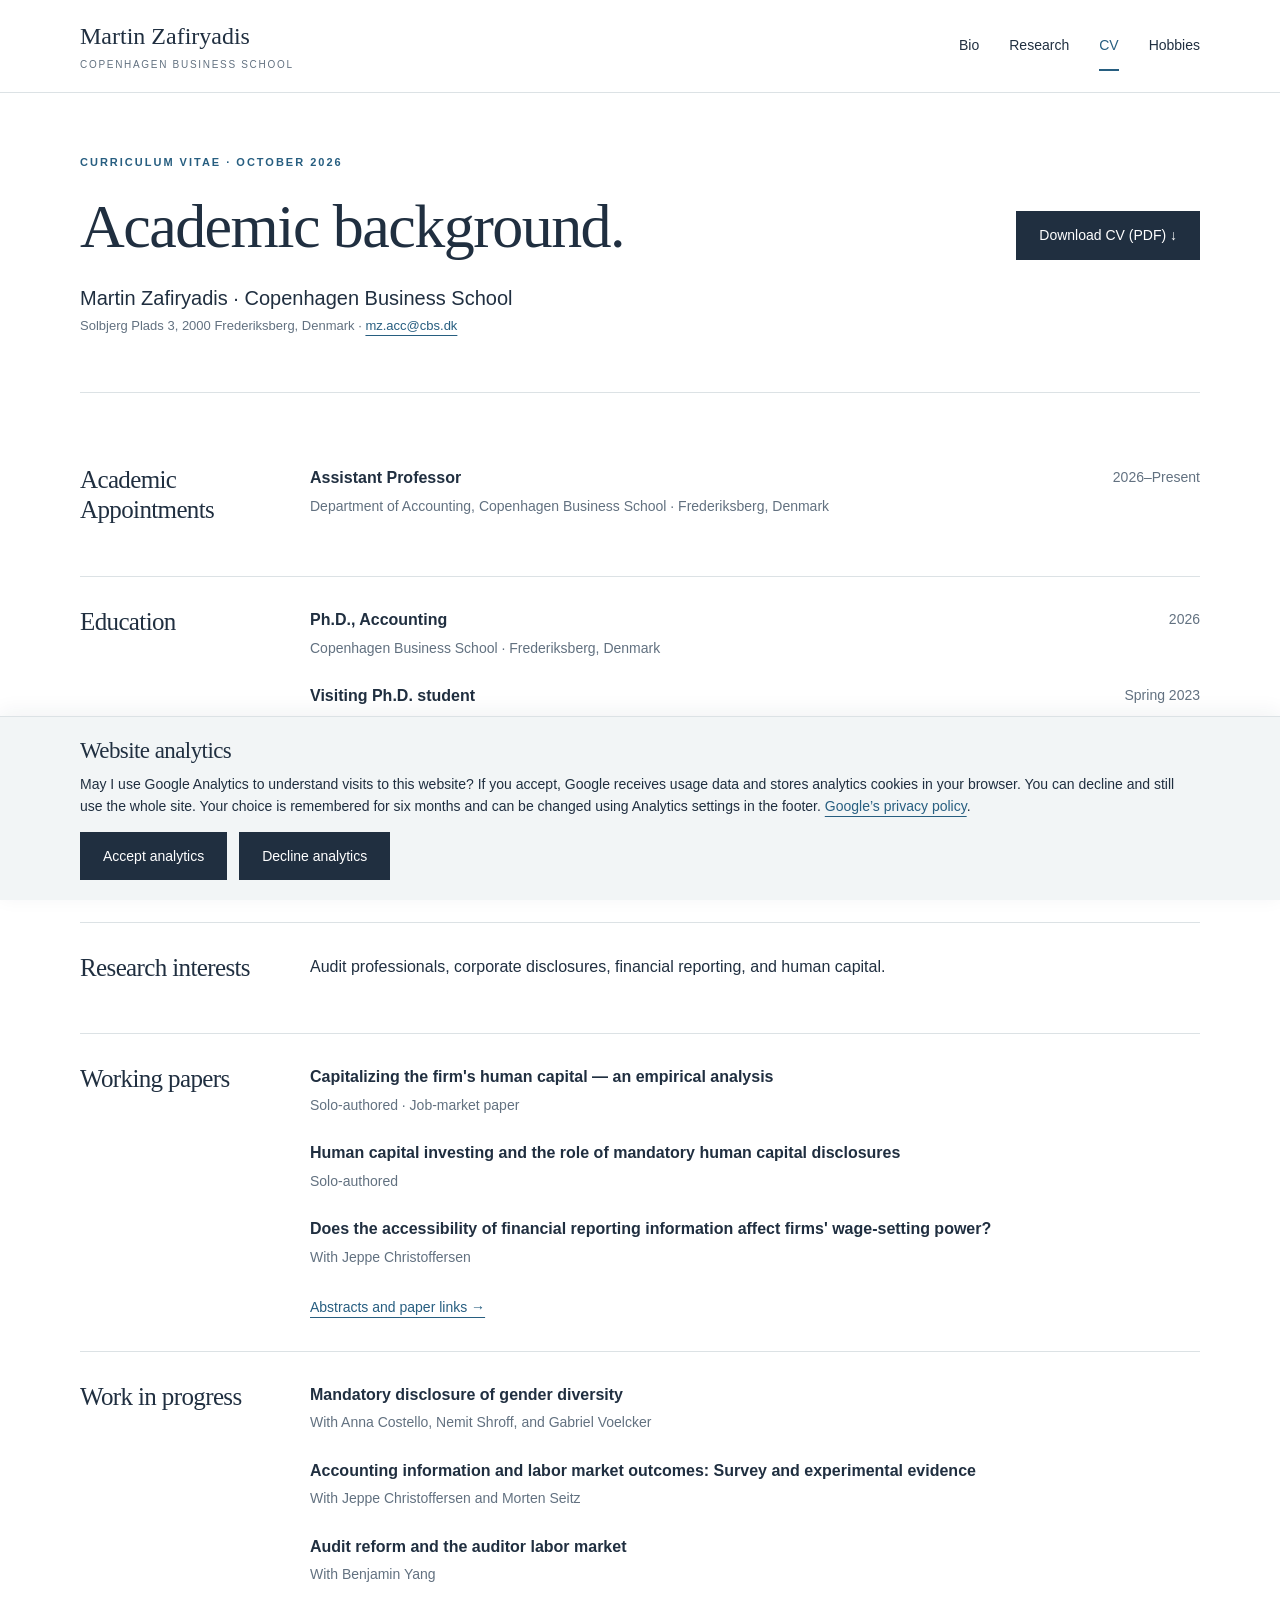
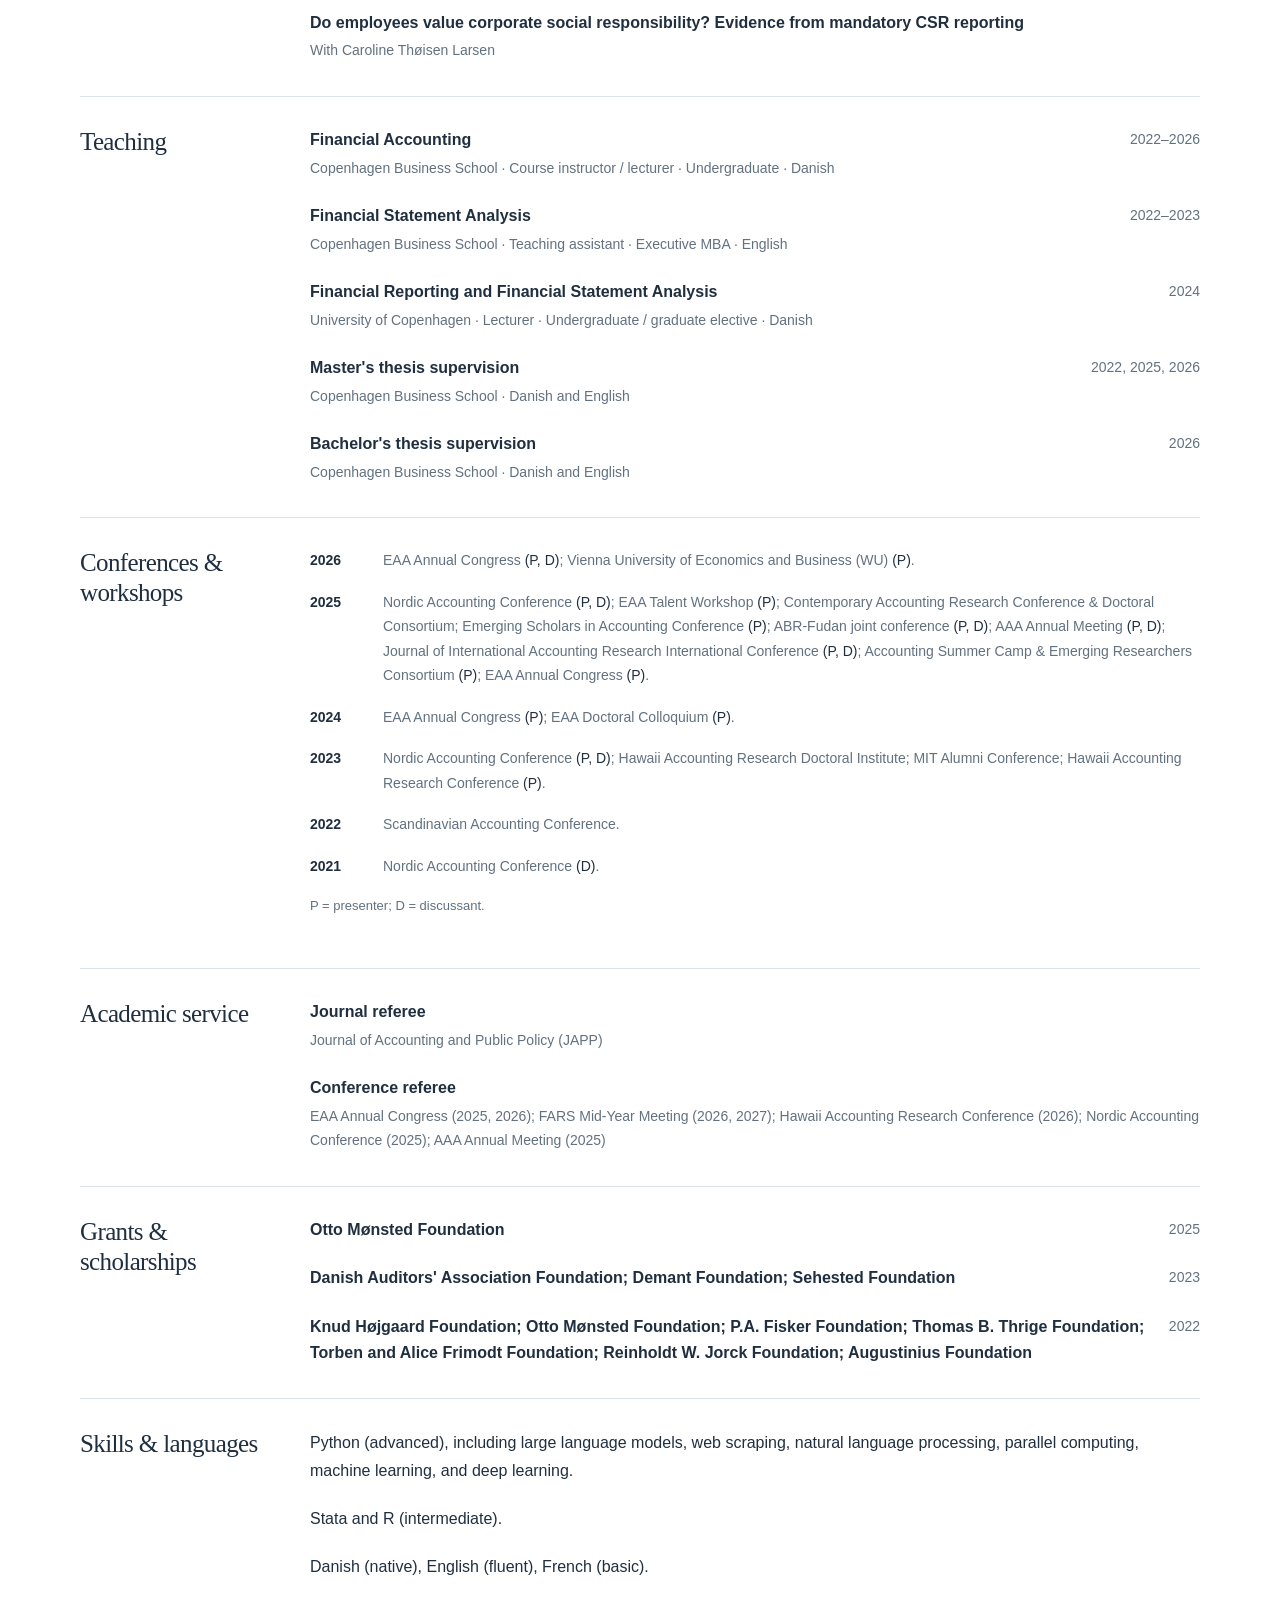
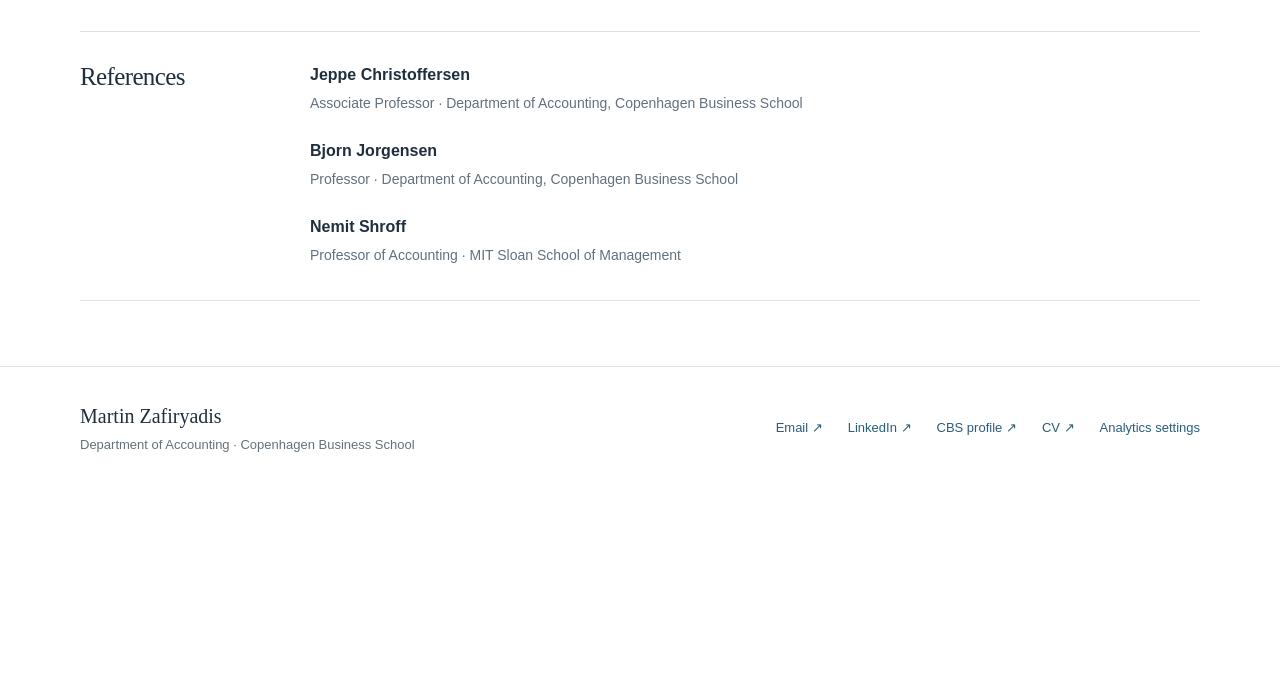
==== commit a6bf1cbf: "Add files via upload" ====
--- a/cv.html
+++ b/cv.html
@@ -1,4 +1,4 @@
 <!doctype html>
 <html lang="en"><head><meta charset="utf-8"><meta name="viewport" content="width=device-width, initial-scale=1"><title>Curriculum vitae | Martin Zafiryadis</title><meta name="description" content="Education, research, teaching, and academic service. Updated October 2026."><meta name="theme-color" content="#202f40"><link rel="icon" href="favicon.svg" type="image/svg+xml"><link rel="stylesheet" href="styles.css"><script src="site.js" defer></script></head>
 <body><a class="skip" href="#main">Skip to content</a><header class="site-header"><div class="wrap header-inner"><a class="brand" href="index.html">Martin Zafiryadis<small>Copenhagen Business School</small></a><nav aria-label="Main navigation"><a href="index.html">Bio</a><a href="research.html">Research</a><a href="cv.html" aria-current="page">CV</a><a href="hobbies.html">Hobbies</a></nav></div></header>
-<main id="main"><div class="wrap page-heading"><span class="eyebrow">Curriculum vitae · October 2026</span><div class="cv-top"><h1>Academic background.</h1><a class="button" href="downloads/Martin-Zafiryadis-CV.pdf" download>Download CV (PDF) ↓</a></div><p class="lead">Martin Zafiryadis · Copenhagen Business School</p><p class="note">Solbjerg Plads 3, 2000 Frederiksberg, Denmark · <a href="mailto:mz.acc@cbs.dk">mz.acc@cbs.dk</a></p></div><div class="wrap cv-body"><section class="cv-section"><h2>Academic Appointments</h2><div><div class="cv-entry"><div class="dated"><h3>Assistant Professor</h3><time>2026–Present</time></div><p>Department of Accounting, Copenhagen Business School · Frederiksberg, Denmark</p></div></div></section><section class="cv-section"><h2>Education</h2><div><div class="cv-entry"><div class="dated"><h3>Ph.D., Accounting</h3><time>2026</time></div><p>Copenhagen Business School · Frederiksberg, Denmark</p></div><div class="cv-entry"><div class="dated"><h3>Visiting Ph.D. student</h3><time>Spring 2023</time></div><p>Massachusetts Institute of Technology · Cambridge, Massachusetts</p></div><div class="cv-entry"><div class="dated"><h3>M.Sc., Finance and Accounting</h3><time>2021</time></div><p>Copenhagen Business School</p></div><div class="cv-entry"><div class="dated"><h3>B.Sc., Business Administration and Economics</h3><time>2019</time></div><p>Copenhagen Business School</p></div></div></section><section class="cv-section"><h2>Research interests</h2><div><p>Audit professionals, corporate disclosures, financial reporting, and human capital.</p></div></section><section class="cv-section"><h2>Working papers</h2><div><div class="cv-entry"><div class="dated"><h3>Capitalizing the firm&#x27;s human capital — an empirical analysis</h3><time></time></div><p>Solo-authored · Job-market paper</p></div><div class="cv-entry"><div class="dated"><h3>Human capital investing and the role of mandatory human capital disclosures</h3><time></time></div><p>Solo-authored</p></div><div class="cv-entry"><div class="dated"><h3>Does the accessibility of financial reporting information affect firms&#x27; wage-setting power?</h3><time></time></div><p>With Jeppe Christoffersen</p></div><a class="text-link" href="research.html">Abstracts and paper links →</a></div></section><section class="cv-section"><h2>Work in progress</h2><div><div class="cv-entry"><div class="dated"><h3>Mandatory disclosure of gender diversity</h3><time></time></div><p>With Anna Costello, Nemit Shroff, and Gabriel Voelcker</p></div><div class="cv-entry"><div class="dated"><h3>Accounting information and labor market outcomes: Survey and experimental evidence</h3><time></time></div><p>With Jeppe Christoffersen and Morten Seitz</p></div><div class="cv-entry"><div class="dated"><h3>Audit reform and the auditor labor market</h3><time></time></div><p>With Benjamin Yang</p></div><div class="cv-entry"><div class="dated"><h3>Do employees value corporate social responsibility? Evidence from mandatory CSR reporting</h3><time></time></div><p>With Caroline Thøisen Larsen</p></div></div></section><section class="cv-section"><h2>Teaching</h2><div><div class="cv-entry"><div class="dated"><h3>Financial Accounting</h3><time>2022–2026</time></div><p>Copenhagen Business School · Course instructor / lecturer · Undergraduate · Danish</p></div><div class="cv-entry"><div class="dated"><h3>Financial Statement Analysis</h3><time>2022–2023</time></div><p>Copenhagen Business School · Teaching assistant · Executive MBA · English</p></div><div class="cv-entry"><div class="dated"><h3>Financial Reporting and Financial Statement Analysis</h3><time>2024</time></div><p>University of Copenhagen · Lecturer · Undergraduate / graduate elective · Danish</p></div><div class="cv-entry"><div class="dated"><h3>Master&#x27;s thesis supervision</h3><time>2022, 2025, 2026</time></div><p>Copenhagen Business School · Danish and English</p></div><div class="cv-entry"><div class="dated"><h3>Bachelor&#x27;s thesis supervision</h3><time>2026</time></div><p>Copenhagen Business School · Danish and English</p></div></div></section><section class="cv-section"><h2>Conferences & workshops</h2><div><div class="conference-year"><h3>2026</h3><p>EAA Annual Congress <span class="conference-role">(P, D)</span>; Vienna University of Economics and Business (WU) <span class="conference-role">(P)</span>.</p></div><div class="conference-year"><h3>2025</h3><p>Nordic Accounting Conference <span class="conference-role">(P, D)</span>; EAA Talent Workshop <span class="conference-role">(P)</span>; Contemporary Accounting Research Conference &amp; Doctoral Consortium; Emerging Scholars in Accounting Conference <span class="conference-role">(P)</span>; ABR-Fudan joint conference <span class="conference-role">(P, D)</span>; AAA Annual Meeting <span class="conference-role">(P, D)</span>; Journal of International Accounting Research International Conference <span class="conference-role">(P, D)</span>; Accounting Summer Camp &amp; Emerging Researchers Consortium <span class="conference-role">(P)</span>; EAA Annual Congress <span class="conference-role">(P)</span>.</p></div><div class="conference-year"><h3>2024</h3><p>EAA Annual Congress <span class="conference-role">(P)</span>; EAA Doctoral Colloquium <span class="conference-role">(P)</span>.</p></div><div class="conference-year"><h3>2023</h3><p>Nordic Accounting Conference <span class="conference-role">(P, D)</span>; Hawaii Accounting Research Doctoral Institute; MIT Alumni Conference; Hawaii Accounting Research Conference <span class="conference-role">(P)</span>.</p></div><div class="conference-year"><h3>2022</h3><p>Scandinavian Accounting Conference.</p></div><div class="conference-year"><h3>2021</h3><p>Nordic Accounting Conference <span class="conference-role">(D)</span>.</p></div><p class="note">P = presenter; D = discussant.</p></div></section><section class="cv-section"><h2>Academic service</h2><div><div class="cv-entry"><div class="dated"><h3>Journal referee</h3><time></time></div><p>Journal of Accounting and Public Policy (JAPP)</p></div><div class="cv-entry"><div class="dated"><h3>Conference referee</h3><time></time></div><p>EAA Annual Congress (2025, 2026); FARS Mid-Year Meeting (2026, 2027); Hawaii Accounting Research Conference (2026); Nordic Accounting Conference (2025); AAA Annual Meeting (2025)</p></div></div></section><section class="cv-section"><h2>Grants & scholarships</h2><div><div class="cv-entry"><div class="dated"><h3>Otto Mønsted Foundation</h3><time>2025</time></div><p></p></div><div class="cv-entry"><div class="dated"><h3>Danish Auditors&#x27; Association Foundation; Demant Foundation; Sehested Foundation</h3><time>2023</time></div><p></p></div><div class="cv-entry"><div class="dated"><h3>Knud Højgaard Foundation; Otto Mønsted Foundation; P.A. Fisker Foundation; Thomas B. Thrige Foundation; Torben and Alice Frimodt Foundation; Reinholdt W. Jorck Foundation; Augustinius Foundation</h3><time>2022</time></div><p></p></div></div></section><section class="cv-section"><h2>Skills & languages</h2><div><p>Python (advanced), including large language models, web scraping, natural language processing, parallel computing, machine learning, and deep learning.</p><p>Stata and R (intermediate).</p><p>Danish (native), English (fluent), French (basic).</p></div></section><section class="cv-section"><h2>References</h2><div><div class="cv-entry"><div class="dated"><h3>Jeppe Christoffersen</h3><time></time></div><p>Associate Professor · Department of Accounting, Copenhagen Business School</p></div><div class="cv-entry"><div class="dated"><h3>Bjorn Jorgensen</h3><time></time></div><p>Professor · Department of Accounting, Copenhagen Business School</p></div><div class="cv-entry"><div class="dated"><h3>Nemit Shroff</h3><time></time></div><p>Professor of Accounting · MIT Sloan School of Management</p></div></div></section></div></main><footer class="site-footer"><div class="wrap footer-inner"><div><strong>Martin Zafiryadis</strong>Department of Accounting · Copenhagen Business School</div><div class="footer-links"><a href="mailto:mz.acc@cbs.dk">Email ↗</a><a href="https://www.linkedin.com/in/martin-zafiryadis-a57001a4/">LinkedIn ↗</a><a href="cv.html">CV ↗</a></div></div></footer></body></html>+<main id="main"><div class="wrap page-heading"><span class="eyebrow">Curriculum vitae · October 2026</span><div class="cv-top"><h1>Academic background.</h1><a class="button" href="downloads/Martin-Zafiryadis-CV.pdf" download>Download CV (PDF) ↓</a></div><p class="lead">Martin Zafiryadis · Copenhagen Business School</p><p class="note">Solbjerg Plads 3, 2000 Frederiksberg, Denmark · <a href="mailto:mz.acc@cbs.dk">mz.acc@cbs.dk</a></p></div><div class="wrap cv-body"><section class="cv-section"><h2>Academic Appointments</h2><div><div class="cv-entry"><div class="dated"><h3>Assistant Professor</h3><time>2026–Present</time></div><p>Department of Accounting, Copenhagen Business School · Frederiksberg, Denmark</p></div></div></section><section class="cv-section"><h2>Education</h2><div><div class="cv-entry"><div class="dated"><h3>Ph.D., Accounting</h3><time>2026</time></div><p>Copenhagen Business School · Frederiksberg, Denmark</p></div><div class="cv-entry"><div class="dated"><h3>Visiting Ph.D. student</h3><time>Spring 2023</time></div><p>Massachusetts Institute of Technology · Cambridge, Massachusetts</p></div><div class="cv-entry"><div class="dated"><h3>M.Sc., Finance and Accounting</h3><time>2021</time></div><p>Copenhagen Business School</p></div><div class="cv-entry"><div class="dated"><h3>B.Sc., Business Administration and Economics</h3><time>2019</time></div><p>Copenhagen Business School</p></div></div></section><section class="cv-section"><h2>Research interests</h2><div><p>Audit professionals, corporate disclosures, financial reporting, and human capital.</p></div></section><section class="cv-section"><h2>Working papers</h2><div><div class="cv-entry"><div class="dated"><h3>Capitalizing the firm&#x27;s human capital — an empirical analysis</h3><time></time></div><p>Solo-authored · Job-market paper</p></div><div class="cv-entry"><div class="dated"><h3>Human capital investing and the role of mandatory human capital disclosures</h3><time></time></div><p>Solo-authored</p></div><div class="cv-entry"><div class="dated"><h3>Does the accessibility of financial reporting information affect firms&#x27; wage-setting power?</h3><time></time></div><p>With Jeppe Christoffersen</p></div><a class="text-link" href="research.html">Abstracts and paper links →</a></div></section><section class="cv-section"><h2>Work in progress</h2><div><div class="cv-entry"><div class="dated"><h3>Mandatory disclosure of gender diversity</h3><time></time></div><p>With Anna Costello, Nemit Shroff, and Gabriel Voelcker</p></div><div class="cv-entry"><div class="dated"><h3>Accounting information and labor market outcomes: Survey and experimental evidence</h3><time></time></div><p>With Jeppe Christoffersen and Morten Seitz</p></div><div class="cv-entry"><div class="dated"><h3>Audit reform and the auditor labor market</h3><time></time></div><p>With Benjamin Yang</p></div><div class="cv-entry"><div class="dated"><h3>Do employees value corporate social responsibility? Evidence from mandatory CSR reporting</h3><time></time></div><p>With Caroline Thøisen Larsen</p></div></div></section><section class="cv-section"><h2>Teaching</h2><div><div class="cv-entry"><div class="dated"><h3>Financial Accounting</h3><time>2022–2026</time></div><p>Copenhagen Business School · Course instructor / lecturer · Undergraduate · Danish</p></div><div class="cv-entry"><div class="dated"><h3>Financial Statement Analysis</h3><time>2022–2023</time></div><p>Copenhagen Business School · Teaching assistant · Executive MBA · English</p></div><div class="cv-entry"><div class="dated"><h3>Financial Reporting and Financial Statement Analysis</h3><time>2024</time></div><p>University of Copenhagen · Lecturer · Undergraduate / graduate elective · Danish</p></div><div class="cv-entry"><div class="dated"><h3>Master&#x27;s thesis supervision</h3><time>2022, 2025, 2026</time></div><p>Copenhagen Business School · Danish and English</p></div><div class="cv-entry"><div class="dated"><h3>Bachelor&#x27;s thesis supervision</h3><time>2026</time></div><p>Copenhagen Business School · Danish and English</p></div></div></section><section class="cv-section"><h2>Conferences & workshops</h2><div><div class="conference-year"><h3>2026</h3><p>EAA Annual Congress <span class="conference-role">(P, D)</span>; Vienna University of Economics and Business (WU) <span class="conference-role">(P)</span>.</p></div><div class="conference-year"><h3>2025</h3><p>Nordic Accounting Conference <span class="conference-role">(P, D)</span>; EAA Talent Workshop <span class="conference-role">(P)</span>; Contemporary Accounting Research Conference &amp; Doctoral Consortium; Emerging Scholars in Accounting Conference <span class="conference-role">(P)</span>; ABR-Fudan joint conference <span class="conference-role">(P, D)</span>; AAA Annual Meeting <span class="conference-role">(P, D)</span>; Journal of International Accounting Research International Conference <span class="conference-role">(P, D)</span>; Accounting Summer Camp &amp; Emerging Researchers Consortium <span class="conference-role">(P)</span>; EAA Annual Congress <span class="conference-role">(P)</span>.</p></div><div class="conference-year"><h3>2024</h3><p>EAA Annual Congress <span class="conference-role">(P)</span>; EAA Doctoral Colloquium <span class="conference-role">(P)</span>.</p></div><div class="conference-year"><h3>2023</h3><p>Nordic Accounting Conference <span class="conference-role">(P, D)</span>; Hawaii Accounting Research Doctoral Institute; MIT Alumni Conference; Hawaii Accounting Research Conference <span class="conference-role">(P)</span>.</p></div><div class="conference-year"><h3>2022</h3><p>Scandinavian Accounting Conference.</p></div><div class="conference-year"><h3>2021</h3><p>Nordic Accounting Conference <span class="conference-role">(D)</span>.</p></div><p class="note">P = presenter; D = discussant.</p></div></section><section class="cv-section"><h2>Academic service</h2><div><div class="cv-entry"><div class="dated"><h3>Journal referee</h3><time></time></div><p>Journal of Accounting and Public Policy (JAPP)</p></div><div class="cv-entry"><div class="dated"><h3>Conference referee</h3><time></time></div><p>EAA Annual Congress (2025, 2026); FARS Mid-Year Meeting (2026, 2027); Hawaii Accounting Research Conference (2026); Nordic Accounting Conference (2025); AAA Annual Meeting (2025)</p></div></div></section><section class="cv-section"><h2>Grants & scholarships</h2><div><div class="cv-entry"><div class="dated"><h3>Otto Mønsted Foundation</h3><time>2025</time></div><p></p></div><div class="cv-entry"><div class="dated"><h3>Danish Auditors&#x27; Association Foundation; Demant Foundation; Sehested Foundation</h3><time>2023</time></div><p></p></div><div class="cv-entry"><div class="dated"><h3>Knud Højgaard Foundation; Otto Mønsted Foundation; P.A. Fisker Foundation; Thomas B. Thrige Foundation; Torben and Alice Frimodt Foundation; Reinholdt W. Jorck Foundation; Augustinius Foundation</h3><time>2022</time></div><p></p></div></div></section><section class="cv-section"><h2>Skills & languages</h2><div><p>Python (advanced), including large language models, web scraping, natural language processing, parallel computing, machine learning, and deep learning.</p><p>Stata and R (intermediate).</p><p>Danish (native), English (fluent), French (basic).</p></div></section><section class="cv-section"><h2>References</h2><div><div class="cv-entry"><div class="dated"><h3>Jeppe Christoffersen</h3><time></time></div><p>Associate Professor · Department of Accounting, Copenhagen Business School</p></div><div class="cv-entry"><div class="dated"><h3>Bjorn Jorgensen</h3><time></time></div><p>Professor · Department of Accounting, Copenhagen Business School</p></div><div class="cv-entry"><div class="dated"><h3>Nemit Shroff</h3><time></time></div><p>Professor of Accounting · MIT Sloan School of Management</p></div></div></section></div></main><footer class="site-footer"><div class="wrap footer-inner"><div><strong>Martin Zafiryadis</strong>Department of Accounting · Copenhagen Business School</div><div class="footer-links"><a href="mailto:mz.acc@cbs.dk">Email ↗</a><a href="https://www.linkedin.com/in/martin-zafiryadis-a57001a4/">LinkedIn ↗</a><a href="https://www.cbs.dk/en/research/departments/department-accounting/martin-zafiryadis">CBS profile ↗</a><a href="cv.html">CV ↗</a></div></div></footer></body></html>
--- a/styles.css
+++ b/styles.css
@@ -1,3 +1,4 @@
-:root{--ink:#202f40;--muted:#627180;--blue:#275e80;--line:#dce2e5;--paper:#fff;--wash:#f2f5f6;--serif:Georgia,'Times New Roman',serif}*{box-sizing:border-box}html{scroll-behavior:smooth;scroll-padding-top:100px}body{margin:0;background:var(--paper);color:var(--ink);font-family:Arial,Helvetica,sans-serif;font-size:16px;line-height:1.75}a{color:var(--blue);text-underline-offset:5px;text-decoration-thickness:1px}a:hover{color:#122f44}a:focus-visible,button:focus-visible,summary:focus-visible{outline:3px solid #b47738;outline-offset:5px}img{display:block;max-width:100%;height:auto}h1,h2,h3,p{margin-top:0}h1,h2,h3{font-family:var(--serif);font-weight:400;line-height:1.2;letter-spacing:-.025em}h1{font-size:clamp(40px,5vw,62px);margin-bottom:24px}h2{font-size:34px}h3{font-size:25px}p{margin-bottom:20px}.wrap{width:min(1120px,calc(100% - 72px));margin-inline:auto}.skip{position:fixed;top:-100px;left:20px;z-index:10;background:white;padding:10px}.skip:focus{top:10px}.site-header{background:#fff;border-bottom:1px solid var(--line)}.header-inner{min-height:92px;display:flex;align-items:center;justify-content:space-between;gap:24px}.brand{font-family:var(--serif);font-size:24px;text-decoration:none;color:var(--ink);line-height:1.3}.brand small{display:block;font-family:Arial,sans-serif;font-size:10px;letter-spacing:1.7px;text-transform:uppercase;color:var(--muted);margin-top:6px}nav{display:flex;gap:30px;align-items:center}nav a{font-size:14px;text-decoration:none;color:var(--ink);padding:12px 0;border-bottom:2px solid transparent}nav a[aria-current=page]{border-color:var(--blue);color:var(--blue)}.hero{height:275px;background:linear-gradient(90deg,rgba(19,33,49,.27),rgba(19,33,49,.06)),url('assets/library.webp') center 48%/cover}.intro{display:grid;grid-template-columns:310px 1fr;gap:80px;padding-bottom:65px}.profile{margin-top:-106px;position:relative}.portrait{width:310px;height:345px;object-fit:cover;object-position:center 28%;border:8px solid white;box-shadow:0 8px 25px #17263312}.profile-info{padding:20px 8px 0}.profile-info p{font-size:14px;line-height:1.65;color:var(--muted);margin:10px 0}.profile-info a{font-size:14px}.eyebrow{display:block;font-size:11px;font-weight:600;letter-spacing:2px;text-transform:uppercase;color:var(--blue);margin-bottom:17px}.intro-copy{padding-top:48px}.intro-copy h1{font-size:52px}.lead{font-size:20px;line-height:1.65}.actions{display:flex;flex-wrap:wrap;gap:14px 24px;margin-top:29px;align-items:center}.button{display:inline-block;padding:11px 22px;background:var(--ink);color:white;text-decoration:none;border:1px solid var(--ink);font:inherit;font-size:14px;cursor:pointer}.button:hover{background:var(--blue);color:white}.text-link{font-size:14px}.subtle{color:var(--muted)}.band{background:var(--wash);padding:55px 0 65px}.section-top{display:flex;justify-content:space-between;align-items:baseline;gap:25px;margin-bottom:24px}.section-top h2{margin:0}.feature{display:grid;grid-template-columns:1fr 1.35fr;gap:60px;border-top:1px solid #cbd5db;padding-top:30px}.feature h3{font-size:28px}.feature p{margin-bottom:12px}.page-heading{padding:60px 0 35px;border-bottom:1px solid var(--line);margin-bottom:42px}.page-heading h1{margin-bottom:18px}.page-heading .lead{max-width:810px;margin-bottom:0}.research-layout{display:grid;grid-template-columns:170px 1fr;gap:60px;padding-bottom:70px}.side-nav{font-size:13px;display:flex;flex-direction:column;gap:12px;align-items:flex-start}.side-nav a{text-decoration:none}.paper{padding:0 0 36px;margin-bottom:36px;border-bottom:1px solid var(--line);scroll-margin-top:35px}.paper h3{font-size:29px;margin-bottom:12px}.meta{color:var(--muted);font-size:14px;margin-bottom:20px}.paper .eyebrow{margin-bottom:13px}.paper p{max-width:780px}.paper details{margin-top:20px}summary{cursor:pointer;color:var(--blue);font-size:14px;width:fit-content}details[open] summary{margin-bottom:16px}details p{font-size:15px;color:#45515d}.wip{display:grid;grid-template-columns:1fr 1fr;gap:25px 40px}.wip h3{font-size:22px;margin-bottom:12px}.wip p{font-size:14px;color:var(--muted)}.cv-top{display:flex;justify-content:space-between;align-items:center;gap:20px}.cv-section{display:grid;grid-template-columns:190px 1fr;gap:40px;padding:30px 0;border-bottom:1px solid var(--line)}.cv-section h2{font-size:25px}.cv-entry{margin-bottom:23px}.cv-entry:last-child{margin-bottom:0}.cv-entry h3{font-family:Arial,sans-serif;letter-spacing:0;font-size:16px;font-weight:600;line-height:1.6;margin:0}.cv-entry p{margin:3px 0;color:var(--muted);font-size:14px}.dated{display:flex;justify-content:space-between;gap:24px}.dated time{white-space:nowrap;font-size:14px;color:var(--muted)}.cv-body{padding-bottom:65px}.cv-body ul{padding-left:20px;margin-top:0}.hobby-intro{max-width:750px}.hobby-row{display:grid;grid-template-columns:1fr 1fr;gap:60px;align-items:center;margin:45px 0 60px}.hobby-row img{width:100%;height:390px;object-fit:cover}.hobby-row figure{margin:0}.hobby-row figcaption{font-size:12px;color:var(--muted);margin-top:10px}.gallery{display:grid;grid-template-columns:repeat(3,1fr);gap:20px;padding-bottom:60px}.gallery img{width:100%;height:280px;object-fit:cover}.gallery figure{margin:0}.gallery figcaption{font-size:12px;color:var(--muted);margin-top:8px}.site-footer{border-top:1px solid var(--line);padding:32px 0}.footer-inner{display:flex;justify-content:space-between;gap:30px;font-size:13px;color:var(--muted)}.footer-inner strong{display:block;font-weight:400;color:var(--ink);font-family:var(--serif);font-size:20px}.footer-links{display:flex;gap:25px;align-items:center}.footer-links a{text-decoration:none}.note{font-size:13px;color:var(--muted)}@media(max-width:800px){.wrap{width:calc(100% - 40px)}.header-inner{min-height:105px;gap:14px;flex-wrap:wrap;padding:18px 0}.brand{font-size:22px}nav{gap:24px}.hero{height:210px}.intro{grid-template-columns:220px 1fr;gap:30px}.portrait{width:220px;height:265px}.profile{margin-top:-65px}.intro-copy{padding-top:30px}.intro-copy h1{font-size:39px}.lead{font-size:18px}.feature{gap:30px}.research-layout{grid-template-columns:1fr;gap:25px}.side-nav{flex-direction:row;gap:24px}.hobby-row{gap:30px}.cv-section{grid-template-columns:150px 1fr;gap:20px}}@media(max-width:560px){.header-inner{display:block}.brand small{font-size:9px}nav{justify-content:space-between;gap:16px;margin-top:14px}nav a{padding:5px 0}.hero{height:165px}.intro{display:block;padding-bottom:42px}.profile{margin-top:-65px;display:grid;grid-template-columns:140px 1fr;gap:15px;align-items:start}.portrait{width:140px;height:174px;border-width:5px}.profile-info{padding:76px 0 0}.profile-info p{font-size:12px;margin:4px 0}.profile-info a{font-size:12px}.intro-copy{padding-top:35px}.intro-copy h1{font-size:40px}.eyebrow{font-size:10px}h2{font-size:29px}.band{padding:36px 0}.feature{grid-template-columns:1fr;gap:5px}.section-top{align-items:flex-start}.section-top a{white-space:nowrap;font-size:12px}.page-heading{padding:38px 0 28px;margin-bottom:30px}.page-heading h1{font-size:42px}.paper h3{font-size:25px}.wip{grid-template-columns:1fr;gap:12px}.cv-top{align-items:flex-start;flex-direction:column}.cv-section{grid-template-columns:1fr;gap:5px}.cv-section h2{margin-bottom:14px}.dated{display:block}.hobby-row{grid-template-columns:1fr;gap:23px;margin:32px 0 42px}.hobby-row img{height:330px}.hobby-row.reverse figure{order:2}.gallery{grid-template-columns:1fr 1fr;gap:14px}.gallery img{height:210px}.gallery figure:last-child{grid-column:1/-1}.gallery figure:last-child img{height:300px}.footer-inner{flex-direction:column;gap:16px}.footer-links{gap:25px}}@media(prefers-reduced-motion:reduce){html{scroll-behavior:auto}}@media print{body{font-size:11px;color:#000}.site-header,.site-footer,.skip,.side-nav,[data-print]{display:none!important}.wrap{width:100%}.page-heading{padding:0 0 15px;margin-bottom:0}.page-heading h1{font-size:30px}.page-heading .lead{font-size:13px}.cv-section{padding:16px 0;grid-template-columns:130px 1fr;gap:20px}.cv-section h2{font-size:18px}.cv-entry h3{font-size:12px}.cv-entry p,.dated time{font-size:11px}.cv-entry{break-inside:avoid;margin-bottom:13px}a{color:inherit;text-decoration:none}.cv-body{padding-bottom:0}@page{margin:16mm}}
+:root{--ink:#202f40;--muted:#627180;--blue:#275e80;--line:#dce2e5;--paper:#fff;--wash:#f2f5f6;--serif:Georgia,'Times New Roman',serif}*{box-sizing:border-box}html{scroll-behavior:smooth;scroll-padding-top:100px}body{margin:0;background:var(--paper);color:var(--ink);font-family:Arial,Helvetica,sans-serif;font-size:16px;line-height:1.75}a{color:var(--blue);text-underline-offset:5px;text-decoration-thickness:1px}a:hover{color:#122f44}a:focus-visible,button:focus-visible,summary:focus-visible{outline:3px solid #b47738;outline-offset:5px}img{display:block;max-width:100%;height:auto}h1,h2,h3,p{margin-top:0}h1,h2,h3{font-family:var(--serif);font-weight:400;line-height:1.2;letter-spacing:-.025em}h1{font-size:clamp(40px,5vw,62px);margin-bottom:24px}h2{font-size:34px}h3{font-size:25px}p{margin-bottom:20px}.wrap{width:min(1120px,calc(100% - 72px));margin-inline:auto}.skip{position:fixed;top:-100px;left:20px;z-index:10;background:white;padding:10px}.skip:focus{top:10px}.site-header{background:#fff;border-bottom:1px solid var(--line)}.header-inner{min-height:92px;display:flex;align-items:center;justify-content:space-between;gap:24px}.brand{font-family:var(--serif);font-size:24px;text-decoration:none;color:var(--ink);line-height:1.3}.brand small{display:block;font-family:Arial,sans-serif;font-size:10px;letter-spacing:1.7px;text-transform:uppercase;color:var(--muted);margin-top:6px}nav{display:flex;gap:30px;align-items:center}nav a{font-size:14px;text-decoration:none;color:var(--ink);padding:12px 0;border-bottom:2px solid transparent}nav a[aria-current=page]{border-color:var(--blue);color:var(--blue)}.hero{height:275px;background:linear-gradient(90deg,rgba(19,33,49,.27),rgba(19,33,49,.06)),url('assets/library.webp') center 48%/cover}.intro{display:grid;grid-template-columns:310px 1fr;gap:80px;padding-bottom:65px}.profile{margin-top:-106px;position:relative}.portrait{width:310px;height:345px;object-fit:cover;object-position:center 28%;border:8px solid white;box-shadow:0 8px 25px #17263312}.profile-info{padding:20px 8px 0}.profile-info p{font-size:14px;line-height:1.65;color:var(--muted);margin:10px 0}.profile-info a{font-size:14px}.eyebrow{display:block;font-size:11px;font-weight:600;letter-spacing:2px;text-transform:uppercase;color:var(--blue);margin-bottom:17px}.intro-copy{padding-top:48px}.intro-copy h1{font-size:52px}.lead{font-size:20px;line-height:1.65}.actions{display:flex;flex-wrap:wrap;gap:14px 24px;margin-top:29px;align-items:center}.button{display:inline-block;padding:11px 22px;background:var(--ink);color:white;text-decoration:none;border:1px solid var(--ink);font:inherit;font-size:14px;cursor:pointer}.button:hover{background:var(--blue);color:white}.text-link{font-size:14px}.subtle{color:var(--muted)}.band{background:var(--wash);padding:55px 0 65px}.section-top{display:flex;justify-content:space-between;align-items:baseline;gap:25px;margin-bottom:24px}.section-top h2{margin:0}.feature{display:grid;grid-template-columns:1fr 1.35fr;gap:60px;border-top:1px solid #cbd5db;padding-top:30px}.feature h3{font-size:28px}.feature p{margin-bottom:12px}.page-heading{padding:60px 0 35px;border-bottom:1px solid var(--line);margin-bottom:42px}.page-heading h1{margin-bottom:18px}.page-heading .lead{max-width:810px;margin-bottom:0}.research-layout{display:grid;grid-template-columns:170px 1fr;gap:60px;padding-bottom:70px}.side-nav{font-size:13px;display:flex;flex-direction:column;gap:12px;align-items:flex-start}.side-nav a{text-decoration:none}.paper{padding:0 0 36px;margin-bottom:36px;border-bottom:1px solid var(--line);scroll-margin-top:35px}.paper h3{font-size:29px;margin-bottom:12px}.meta{color:var(--muted);font-size:14px;margin-bottom:20px}.paper .eyebrow{margin-bottom:13px}.paper p{max-width:780px}.paper details{margin-top:20px}summary{cursor:pointer;color:var(--blue);font-size:14px;width:fit-content}details[open] summary{margin-bottom:16px}details p{font-size:15px;color:#45515d}.wip{display:grid;grid-template-columns:1fr 1fr;gap:25px 40px}.wip h3{font-size:22px;margin-bottom:12px}.wip p{font-size:14px;color:var(--muted)}.cv-top{display:flex;justify-content:space-between;align-items:center;gap:20px}.cv-section{display:grid;grid-template-columns:190px 1fr;gap:40px;padding:30px 0;border-bottom:1px solid var(--line)}.cv-section h2{font-size:25px}.cv-entry{margin-bottom:23px}.cv-entry:last-child{margin-bottom:0}.cv-entry h3{font-family:Arial,sans-serif;letter-spacing:0;font-size:16px;font-weight:600;line-height:1.6;margin:0}.cv-entry p{margin:3px 0;color:var(--muted);font-size:14px}.dated{display:flex;justify-content:space-between;gap:24px}.dated time{white-space:nowrap;font-size:14px;color:var(--muted)}.cv-body{padding-bottom:65px}.cv-body ul{padding-left:20px;margin-top:0}.hobby-intro{max-width:750px}.hobby-row{display:grid;grid-template-columns:1fr 1fr;gap:60px;align-items:center;margin:45px 0 60px}.hobby-row img{width:100%;height:390px;object-fit:cover}.hobby-row figure{margin:0}.hobby-row figcaption{font-size:12px;color:var(--muted);margin-top:10px}.gallery{display:grid;grid-template-columns:repeat(3,1fr);gap:20px;padding-bottom:60px}.gallery img{width:100%;height:280px;object-fit:cover}.gallery figure{margin:0}.gallery figcaption{font-size:12px;color:var(--muted);margin-top:8px}.site-footer{border-top:1px solid var(--line);padding:32px 0}.footer-inner{display:flex;justify-content:space-between;gap:30px;font-size:13px;color:var(--muted)}.footer-inner strong{display:block;font-weight:400;color:var(--ink);font-family:var(--serif);font-size:20px}.footer-links{display:flex;flex-wrap:wrap;gap:25px;align-items:center}.footer-links a{text-decoration:none}.note{font-size:13px;color:var(--muted)}@media(max-width:800px){.wrap{width:calc(100% - 40px)}.header-inner{min-height:105px;gap:14px;flex-wrap:wrap;padding:18px 0}.brand{font-size:22px}nav{gap:24px}.hero{height:210px}.intro{grid-template-columns:220px 1fr;gap:30px}.portrait{width:220px;height:265px}.profile{margin-top:-65px}.intro-copy{padding-top:30px}.intro-copy h1{font-size:39px}.lead{font-size:18px}.feature{gap:30px}.research-layout{grid-template-columns:1fr;gap:25px}.side-nav{flex-direction:row;gap:24px}.hobby-row{gap:30px}.cv-section{grid-template-columns:150px 1fr;gap:20px}}@media(max-width:560px){.header-inner{display:block}.brand small{font-size:9px}nav{justify-content:space-between;gap:16px;margin-top:14px}nav a{padding:5px 0}.hero{height:165px}.intro{display:block;padding-bottom:42px}.profile{margin-top:-65px;display:grid;grid-template-columns:140px 1fr;gap:15px;align-items:start}.portrait{width:140px;height:174px;border-width:5px}.profile-info{padding:76px 0 0}.profile-info p{font-size:12px;margin:4px 0}.profile-info a{font-size:12px}.intro-copy{padding-top:35px}.intro-copy h1{font-size:40px}.eyebrow{font-size:10px}h2{font-size:29px}.band{padding:36px 0}.feature{grid-template-columns:1fr;gap:5px}.section-top{align-items:flex-start}.section-top a{white-space:nowrap;font-size:12px}.page-heading{padding:38px 0 28px;margin-bottom:30px}.page-heading h1{font-size:42px}.paper h3{font-size:25px}.wip{grid-template-columns:1fr;gap:12px}.cv-top{align-items:flex-start;flex-direction:column}.cv-section{grid-template-columns:1fr;gap:5px}.cv-section h2{margin-bottom:14px}.dated{display:block}.hobby-row{grid-template-columns:1fr;gap:23px;margin:32px 0 42px}.hobby-row img{height:330px}.hobby-row.reverse figure{order:2}.gallery{grid-template-columns:1fr 1fr;gap:14px}.gallery img{height:210px}.gallery figure:last-child{grid-column:1/-1}.gallery figure:last-child img{height:300px}.footer-inner{flex-direction:column;gap:16px}.footer-links{gap:25px}}@media(prefers-reduced-motion:reduce){html{scroll-behavior:auto}}@media print{body{font-size:11px;color:#000}.site-header,.site-footer,.skip,.side-nav,[data-print]{display:none!important}.wrap{width:100%}.page-heading{padding:0 0 15px;margin-bottom:0}.page-heading h1{font-size:30px}.page-heading .lead{font-size:13px}.cv-section{padding:16px 0;grid-template-columns:130px 1fr;gap:20px}.cv-section h2{font-size:18px}.cv-entry h3{font-size:12px}.cv-entry p,.dated time{font-size:11px}.cv-entry{break-inside:avoid;margin-bottom:13px}a{color:inherit;text-decoration:none}.cv-body{padding-bottom:0}@page{margin:16mm}}
 
 .conference-year{display:grid;grid-template-columns:55px 1fr;gap:18px;margin-bottom:17px}.conference-year h3{font:600 14px/1.75 Arial,sans-serif;letter-spacing:0;margin:0}.conference-year p{font-size:14px;margin:0;color:var(--muted)}.conference-role{white-space:nowrap;color:var(--ink)}
+.analytics-consent{position:sticky;bottom:0;z-index:20;background:var(--wash);border-top:1px solid var(--line);padding:20px 0;box-shadow:0 -4px 20px #202f4010;max-height:75vh;overflow:auto}.analytics-consent[hidden]{display:none}.analytics-consent h2{font-size:23px;margin-bottom:8px}.analytics-consent p{font-size:14px;line-height:1.6;margin-bottom:14px}.consent-actions{display:flex;flex-wrap:wrap;gap:12px}.analytics-settings{border:0;padding:0;background:none;color:var(--blue);font:inherit;cursor:pointer}.analytics-settings:hover{color:#122f44}@media print{.analytics-consent{display:none!important}}
